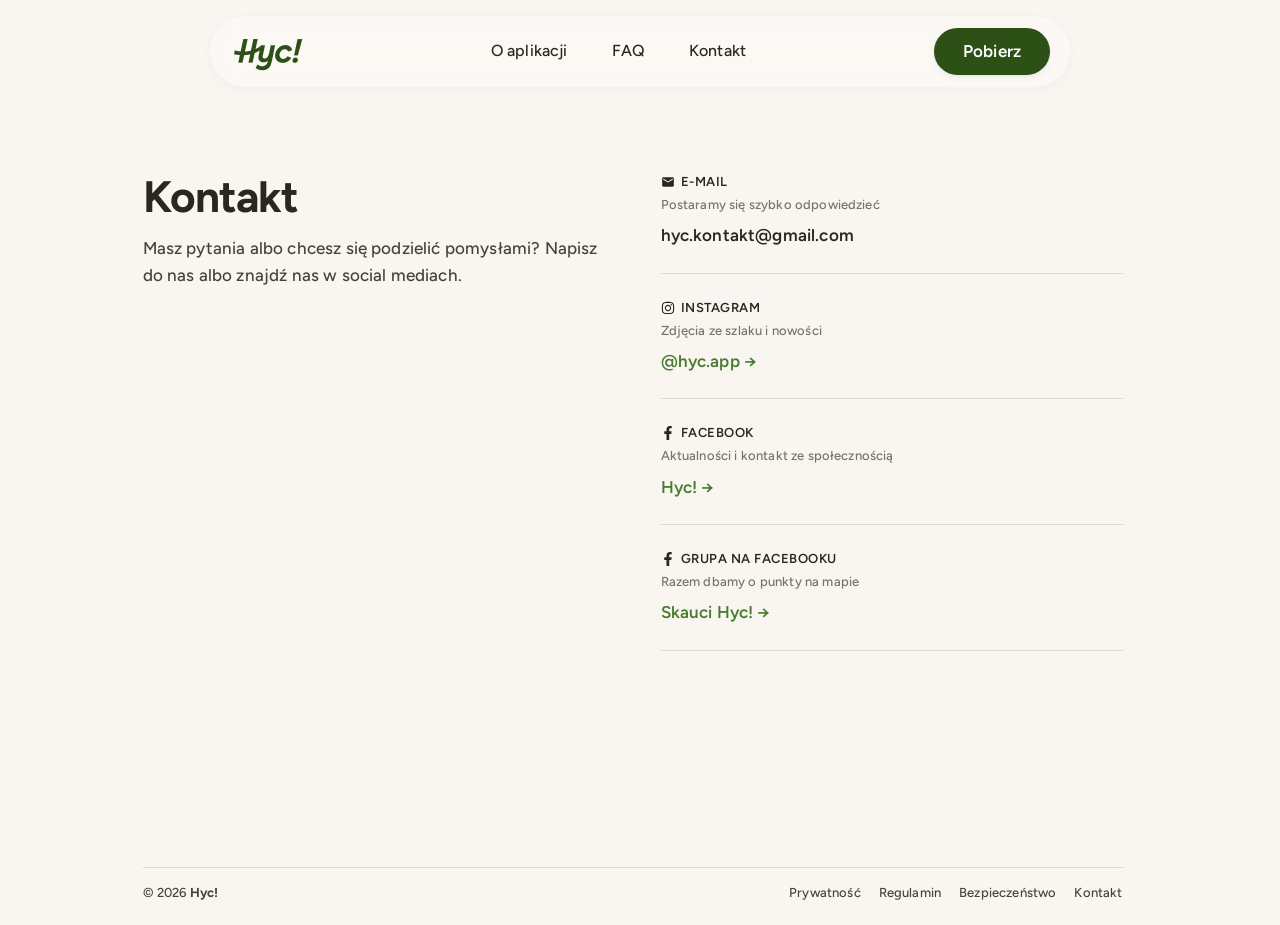
==== kontakt.html @ 468cbb77 "Deploy landing 2026-10-30 15:35" ====
<!DOCTYPE html>
<html lang="pl">
<head>
  <meta charset="utf-8">
  <meta name="viewport" content="width=device-width, initial-scale=1">
  <meta name="tdm-reservation" content="1">
  <title>Kontakt | Hyc!</title>
  <link rel="canonical" href="https://gethyc.com/kontakt.html">
  <meta name="description" content="Napisz do zespołu Hyc! albo dołącz do Skautów Hyc! na Facebooku.">
  <meta property="og:type" content="website">
  <meta property="og:url" content="https://gethyc.com/kontakt.html">
  <meta property="og:site_name" content="Hyc!">
  <meta property="og:title" content="Kontakt | Hyc!">
  <meta property="og:description" content="Napisz do zespołu Hyc! albo dołącz do Skautów Hyc! na Facebooku.">
  <meta property="og:image" content="https://gethyc.com/assets/og-image.jpg?v=20261029">
  <meta property="og:image:width" content="1200">
  <meta property="og:image:height" content="630">
  <meta property="og:locale" content="pl_PL">
  <meta name="twitter:card" content="summary_large_image">
  <meta name="theme-color" content="#F0EBE0">
  <link rel="icon" href="favicon.svg" type="image/svg+xml">
  <link rel="apple-touch-icon" sizes="180x180" href="assets/apple-touch-icon.png">

  <link rel="preload" href="assets/fonts/Figtree-Variable.woff2" as="font" type="font/woff2" crossorigin>
  <link rel="stylesheet" href="styles.css?v=2026103012">
</head>
<body>
  <header class="topbar">
    <div class="topbar-inner">
      <a href="index.html" class="topbar-logo" aria-label="Hyc! - strona główna">
        <img src="assets/logo-69.png?v=2" srcset="assets/logo-69.png?v=2 1x, assets/logo-138.png?v=2 2x, assets/logo-207.png?v=2 3x" alt="Hyc!" width="69" height="32">
      </a>
      <nav class="topbar-nav" aria-label="Główna nawigacja">
        <a href="o-aplikacji.html">O aplikacji</a>
        <a href="index.html#faq">FAQ</a>
        <a href="kontakt.html">Kontakt</a>
      </nav>
      <button type="button" class="topbar-burger" aria-expanded="false" aria-controls="mobile-nav" aria-label="Otwórz menu">
        <svg class="icon-menu" viewBox="0 0 24 24" width="24" height="24" aria-hidden="true"><path fill="currentColor" d="M2.797 18.293V16.018H21.203V18.293ZM2.797 13.138V10.862H21.203V13.138ZM2.797 7.982V5.707H21.203V7.982Z"/></svg>
        <svg class="icon-close" viewBox="0 0 24 24" width="24" height="24" aria-hidden="true"><path fill="currentColor" d="M6.4 19.191L4.809 17.6L10.409 12.0L4.809 6.4L6.4 4.809L12.0 10.409L17.6 4.809L19.191 6.4L13.591 12.0L19.191 17.6L17.6 19.191L12.0 13.591Z"/></svg>
      </button>

      <a class="store-btn store-btn--primary store-btn--nav" href="pobierz.html" data-goatcounter-click="kontakt-menu-pobierz">Pobierz</a>
    </div>
    <div class="nav-backdrop" aria-hidden="true"></div>
    <nav class="topbar-nav-mobile" id="mobile-nav" aria-label="Główna nawigacja (mobile)" hidden>
      <a href="o-aplikacji.html"><span>O aplikacji</span><svg class="nav-arrow" viewBox="0 0 24 24" width="20" height="20" fill="none" stroke="currentColor" stroke-width="2" stroke-linecap="round" stroke-linejoin="round" aria-hidden="true"><path d="M5 12h14"/><path d="m12 5 7 7-7 7"/></svg></a>
      <a href="index.html#faq"><span>FAQ</span><svg class="nav-arrow" viewBox="0 0 24 24" width="20" height="20" fill="none" stroke="currentColor" stroke-width="2" stroke-linecap="round" stroke-linejoin="round" aria-hidden="true"><path d="M5 12h14"/><path d="m12 5 7 7-7 7"/></svg></a>
      <a href="kontakt.html"><span>Kontakt</span><svg class="nav-arrow" viewBox="0 0 24 24" width="20" height="20" fill="none" stroke="currentColor" stroke-width="2" stroke-linecap="round" stroke-linejoin="round" aria-hidden="true"><path d="M5 12h14"/><path d="m12 5 7 7-7 7"/></svg></a>
      <a href="pobierz.html" data-goatcounter-click="kontakt-menu-pobierz"><span>Pobierz</span><svg class="nav-arrow" viewBox="0 0 24 24" width="20" height="20" fill="none" stroke="currentColor" stroke-width="2" stroke-linecap="round" stroke-linejoin="round" aria-hidden="true"><path d="M5 12h14"/><path d="m12 5 7 7-7 7"/></svg></a>
    </nav>
  </header>

  <div class="wrap">
    <main>
      <!-- Dwie kolumny jak w .faq (nagłówek+tekst z lewej, lista z prawej).
           Ikony marek to oryginalne glify (Instagram/Facebook, fill="currentColor")
           + mail w tym samym filled stylu, dopasowanym do brandów. Opis pod
           spodem mniejszy i jednolinijkowy. -->
      <section class="contact-hero">
        <div class="contact-intro">
          <h1>Kontakt</h1>
          <p>Masz pytania albo chcesz się podzielić pomysłami? Napisz do nas albo znajdź nas w&nbsp;social mediach.</p>
        </div>

        <ul class="contact-list">
          <li class="contact-list-item">
            <div class="contact-meta">
              <span class="contact-label"><svg class="contact-icon" viewBox="0 0 24 24" fill="currentColor" aria-hidden="true"><path d="M20 4H4c-1.1 0-1.99.9-1.99 2L2 18c0 1.1.9 2 2 2h16c1.1 0 2-.9 2-2V6c0-1.1-.9-2-2-2zm0 4-8 5-8-5V6l8 5 8-5v2z"/></svg>E-mail</span>
              <p class="contact-desc">Postaramy się szybko odpowiedzieć</p>
            </div>
            <span class="contact-value">hyc.kontakt@gmail.com</span>
          </li>
          <li class="contact-list-item">
            <div class="contact-meta">
              <span class="contact-label"><svg class="contact-icon" viewBox="0 0 448 512" fill="currentColor" aria-hidden="true"><path d="M224.1 141c-63.6 0-114.9 51.3-114.9 114.9s51.3 114.9 114.9 114.9S339 319.5 339 255.9 287.7 141 224.1 141zm0 189.6c-41.1 0-74.7-33.5-74.7-74.7s33.5-74.7 74.7-74.7 74.7 33.5 74.7 74.7-33.6 74.7-74.7 74.7zm146.4-194.3c0 14.9-12 26.8-26.8 26.8-14.9 0-26.8-12-26.8-26.8s12-26.8 26.8-26.8 26.8 12 26.8 26.8zm76.1 27.2c-1.7-35.9-9.9-67.7-36.2-93.9-26.2-26.2-58-34.4-93.9-36.2-37-2.1-147.9-2.1-184.9 0-35.8 1.7-67.6 9.9-93.9 36.1s-34.4 58-36.2 93.9c-2.1 37-2.1 147.9 0 184.9 1.7 35.9 9.9 67.7 36.2 93.9s58 34.4 93.9 36.2c37 2.1 147.9 2.1 184.9 0 35.9-1.7 67.7-9.9 93.9-36.2 26.2-26.2 34.4-58 36.2-93.9 2.1-37 2.1-147.8 0-184.8zM398.8 388c-7.8 19.6-22.9 34.7-42.6 42.6-29.5 11.7-99.5 9-132.1 9s-102.7 2.6-132.1-9c-19.6-7.8-34.7-22.9-42.6-42.6-11.7-29.5-9-99.5-9-132.1s-2.6-102.7 9-132.1c7.8-19.6 22.9-34.7 42.6-42.6 29.5-11.7 99.5-9 132.1-9s102.7-2.6 132.1 9c19.6 7.8 34.7 22.9 42.6 42.6 11.7 29.5 9 99.5 9 132.1s2.7 102.7-9 132.1z"/></svg>Instagram</span>
              <p class="contact-desc">Zdjęcia ze szlaku i nowości</p>
            </div>
            <a href="https://www.instagram.com/hyc.app/" target="_blank" rel="noopener">@hyc.app <span aria-hidden="true">→</span></a>
          </li>
          <li class="contact-list-item">
            <div class="contact-meta">
              <span class="contact-label"><svg class="contact-icon" viewBox="0 0 320 512" fill="currentColor" aria-hidden="true"><path d="M279.14 288l14.22-92.66h-88.91v-60.13c0-25.35 12.42-50.06 52.24-50.06h40.42V6.26S260.43 0 225.36 0c-73.22 0-121.08 44.38-121.08 124.72v70.62H22.89V288h81.39v224h100.17V288z"/></svg>Facebook</span>
              <p class="contact-desc">Aktualności i kontakt ze społecznością</p>
            </div>
            <a href="https://www.facebook.com/profile.php?id=61595795200148" target="_blank" rel="noopener">Hyc! <span aria-hidden="true">→</span></a>
          </li>
          <li class="contact-list-item">
            <div class="contact-meta">
              <span class="contact-label"><svg class="contact-icon" viewBox="0 0 320 512" fill="currentColor" aria-hidden="true"><path d="M279.14 288l14.22-92.66h-88.91v-60.13c0-25.35 12.42-50.06 52.24-50.06h40.42V6.26S260.43 0 225.36 0c-73.22 0-121.08 44.38-121.08 124.72v70.62H22.89V288h81.39v224h100.17V288z"/></svg>Grupa na Facebooku</span>
              <p class="contact-desc">Razem dbamy o&nbsp;punkty na mapie</p>
            </div>
            <a href="https://www.facebook.com/groups/1094210523037520/" target="_blank" rel="noopener" data-goatcounter-click="kontakt-fb-grupa">Skauci Hyc! <span aria-hidden="true">→</span></a>
          </li>
        </ul>
      </section>
    </main>

    <footer id="kontakt">
      <span>© <span id="year">2026</span> <strong>Hyc!</strong></span>
      <span class="spacer"></span>
      <a href="legal/privacy.html">Prywatność</a>
      <a href="legal/eula.html">Regulamin</a>
      <a href="legal/warunki_bezpiecznego_korzystania.html">Bezpieczeństwo</a>
      <a href="kontakt.html">Kontakt</a>
    </footer>
  </div>

  <script src="nav.js?v=20261008" defer></script>
  <script data-goatcounter="https://dinin92.goatcounter.com/count" async src="assets/goatcounter-count.js?v=2"></script>
  <script>
    document.getElementById('year').textContent = new Date().getFullYear();
  </script>
</body>
</html>
---- styles.css ----
/* ============================================================
   Hyc! — landing styles
   Brand tokens mirror lib/shared/theme.dart (single source of truth).
   Minimal, mobile-first, self-hosted fonts (no external requests).
   ============================================================ */

/* ---- Fonts (self-hosted → GDPR-clean, no Google CDN) ---- */
/* Font produktu: Figtree, jeden plik variable (oś wght 300–900) — mirror
   assets/fonts/figtree w apce. */
@font-face {
  font-family: "Figtree";
  src: url("assets/fonts/Figtree-Variable.woff2") format("woff2");
  font-weight: 300 900;
  font-display: swap;
}

/* ---- Design tokens ---- */
:root {
  --green: #4a7c2f;
  --green-dark: #2d5016;
  /* DS `primaryBland` — zgaszona zieleń do glifów ilustracyjnych, które nie
     mają konkurować z CTA (ten sam token co banner "Zostań pionierem" w appce). */
  --green-bland: #759c60;
  --espresso: #2c2620;
  --bark: #4a423a;
  /* Poza skalą DS: `driftwood` (#8A8070) na tle strony daje 3,27:1, poniżej
     progu AA (4,5:1) dla drobnego tekstu. #6B6157 to najjaśniejszy szary tej
     rodziny, który jeszcze przechodzi (5,09:1) — dla podpisów lżejszych niż
     `bark`, ale wciąż czytelnych. */
  --caption: #6b6157;
  --driftwood: #8a8070;
  --cream: #f9f6f2;
  --alabaster: #f0ebe0;
  /* DS `mist` — jeden stopień skali kremowej pod tłem strony. Powierzchnia
     kafli: alabaster jest tłem strony, więc kafel w alabastrze byłby
     niewidoczny, a mist odcina je bez schodzenia w ciemność. */
  --mist: #e8e2d8;
  --parchment: #d8d0c0;
  --orange: #d66000;
  /* Informacyjny błękit — wskazówka „zaloguj się" w kreatorze Androida.
     Zwykły, rozpoznawalny niebieski zamiast przygaszonego teala. */
  --info: #2563eb;

  --radius: 16px;
  --radius-lg: 24px;
  /* Kolumna treści strony. Wartość dobrana tak, żeby h1 hero nie łamał się na
     trzy linie i batony sklepowe trzymały jeden rząd — węższa kolumna kosztuje
     wielkość telefonu w hero, świadomy handel. `max-width` nic nie robi na
     węższych oknach, więc do ~1000px układ jest bez zmian.
     Dotyczy całej strony — kafelki „co robi apka" i stopka też rozciągają się
     do tej samej szerokości, żeby marginesy hero i reszty sekcji się nie
     rozjeżdżały. */
  --maxw: 1020px;
  /* Cienie budowane na brązie marki, nie na neutralnej czerni — czarny cień na
     kremowym tle robi się szary i „brudzi" paletę. */
  --shadow-sm: 0 1px 2px rgba(44, 38, 32, 0.06), 0 2px 8px rgba(44, 38, 32, 0.05);
  --shadow-md: 0 2px 6px rgba(44, 38, 32, 0.07), 0 8px 24px rgba(44, 38, 32, 0.08);
  --shadow-lg: 0 4px 12px rgba(44, 38, 32, 0.08), 0 18px 44px rgba(44, 38, 32, 0.12);

  /* Wbudowane krzywe CSS są za słabe — te mają „pstryk", który sprawia, że ruch
     wygląda na zamierzony, a nie na domyślny. */
  --ease-out: cubic-bezier(0.23, 1, 0.32, 1);
  --ease-in-out: cubic-bezier(0.77, 0, 0.175, 1);
}

* { box-sizing: border-box; }

/* Tekst tylko dla czytnika ekranu (np. nagłówek sekcji kafli: kolejność h1, h2, h3). */
.visually-hidden {
  position: absolute;
  width: 1px;
  height: 1px;
  margin: -1px;
  padding: 0;
  overflow: hidden;
  clip-path: inset(50%);
  white-space: nowrap;
  border: 0;
}

/* Ta sama para deklaracji co niżej na <body> — i musi tu być osobno. Na
   mobile to <html> (documentElement), nie <body>, jest faktycznym
   kontenerem przewijania wiewportu: `overflow-x: clip` na samym <body> nie
   wystarcza, jeśli <html> zostaje na `overflow-x: visible`. Bez tej pary
   strona daje się przesunąć w bok poziomym gestem na całej długości. */
html {
  -webkit-text-size-adjust: 100%;
  overflow-x: hidden;
  overflow-x: clip;
  /* Miejsce na pasek przewijania zawsze zarezerwowane: hamulec hero
     (html.hero-brake, overflow: hidden) nie przesuwa wtedy strony w bok na
     systemach z klasycznym paskiem (Windows). */
  scrollbar-gutter: stable;
}
/* Hamulec hero na czas wjazdu telefonu (main.js): zatrzymuje też
   bezwładność gładzika, której w Chrome nie da się zablokować
   preventDefault, i rozpęd palca na iOS. */
html.hero-brake { overflow: hidden; }
/* Intro na wejściu (main.js): scroll stoi do końca animacji. */
html.intro-lock { overflow: hidden; }

body {
  margin: 0;
  /* Hero jest szerokie na 100vw, a pas z grafiką na mobile szerszy niż okno
     (patrz `.hero-scene`) — bez tego wychodzi poziomy pasek przewijania. `clip` zamiast `hidden`:
     `hidden` robi z <body> kontener przewijania i psułoby `position: sticky`
     u potomków. Poza mobilem reguła jest bezczynna. Bez zapasowego
     `overflow-x: hidden`: na iOS < 16 (bez `clip`) robiło z body kontener
     przewijania i scena hero przestawała się przyklejać; poziomy nadmiar i
     tak ucina <html> (wyżej). */
  overflow-x: clip;
  /* cream, nie alabaster — cieplejsze, jaśniejsze tło. Żadna powierzchnia na
     stronie nie zakłada, że tło jest alabastrem. */
  background: var(--cream);
  color: var(--espresso);
  font-family: "Figtree", -apple-system, BlinkMacSystemFont, "Segoe UI", Roboto, sans-serif;
  /* Figtree renderuje ciężej niż Nunito — cała skala schodzi o stopień wagi
     (DS: body 400–500, nagłówki 600, label 700). */
  font-weight: 500;
  line-height: 1.55;
  letter-spacing: 0.01em;
  -webkit-font-smoothing: antialiased;
  -moz-osx-font-smoothing: grayscale;
  text-rendering: optimizeLegibility;
  font-kerning: normal;
}

/* Zawijanie globalnie: akapity bez jednowyrazowej ostatniej linii, nagłówki
   h2 równo rozłożone (h1 ma balance w swojej regule, h3 pretty — patrz
   .feature-copy h3). */
p { text-wrap: pretty; }
h2 { text-wrap: balance; }

a { color: var(--green-dark); }

/* Widoczny fokus klawiatury wszędzie (a11y). Ograniczone do urządzeń z
   precyzyjnym wskaźnikiem (myszka/trackpad) — WebKit na iOS ma znany bug:
   tap na <button>/<a> też włącza :focus-visible, nie tylko klawiatura, więc
   bez tej bramki zielona ramka zostawała na przycisku po każdym dotknięciu.
   Desktopowa klawiatura nadal działa: `hover:hover` i `pointer:fine` są
   prawdziwe na każdym komputerze, dotyk ich nie spełnia. */
@media (hover: hover) and (pointer: fine) {
  :focus-visible {
    outline: 2px solid var(--green);
    outline-offset: 3px;
    border-radius: 8px;
  }
}

/* ---- Ambientowe tło ----
   Strona ma się mieścić w jednym oknie: logo u góry, stopka przy dolnej
   krawędzi, hero + kafelki wyśrodkowane w tym, co zostaje. Przy niskim oknie
   `min-height` przestaje działać w drugą stronę i strona po prostu się
   przewija — nic się nie przycina. */
.wrap {
  position: relative;
  z-index: 1;
  display: flex;
  flex-direction: column;
  min-height: 100vh;
  max-width: var(--maxw);
  margin: 0 auto;
  padding: 0 20px 22px;
}
.wrap > main {
  flex: 1;
  display: flex;
  flex-direction: column;
  /* flex-start, nie center — center dawał skok pozycji hero w górę dokładnie
     na progu 1024px (jedno- vs dwukolumnowy układ). flex-start ujednolica
     pozycję po obu stronach progu. */
  justify-content: flex-start;
}

/* ---- Topbar ----
   Pływająca pigułka (fixed) z delikatnym szkłem: szkło (62% krycia, kolor #fdf9f5, blur 18px), stała
   (bez zmian po scrollu), żeby hero/treść pod spodem prześwitywały. Sam
   .topbar obejmuje całą szerokość okna i NIE łapie kliknięć
   (pointer-events:none) — klikalna jest tylko pigułka.
   Pasek jest poza przepływem, więc podstrony (bez hero) dostają odstęp
   od góry w `.wrap` (patrz niżej: body:not(.page-home) .wrap). */
.topbar {
  position: fixed;
  top: 0;
  left: 0;
  right: 0;
  z-index: 40;
  padding: 12px 16px 0;
  pointer-events: none;
}
/* Trzy realne dzieci + `space-between` dzielą wolne miejsce na dwie równe
   przerwy niezależnie od szerokości logo/buttonu. Stabilność pozycji nav na
   pobierz.html (bez CTA) zapewnia niewidzialny placeholder o identycznych
   wymiarach co realny button (patrz pobierz.html).
   z-index 210: pigułka zostaje NAD przyciemnieniem (.nav-backdrop, 190) i
   panelem (200), więc hamburger jest klikalny także przy otwartym menu. */
.topbar-inner {
  position: relative;
  z-index: 210;
  pointer-events: auto;
  display: flex;
  align-items: center;
  justify-content: space-between;
  width: 100%;
  max-width: 860px;
  margin: 0 auto;
  padding: 8px 8px 8px 20px;
  border-radius: 999px;
  /* Blur przywrócony (1008): podejrzewany jako koszt scrolla na iOS Safari,
     ale po naprawie realnej przyczyny (natywny scroll-timeline na hero) blur
     okazał się bez wpływu — zdjęty niepotrzebnie. */
  backdrop-filter: blur(12px);
  -webkit-backdrop-filter: blur(12px);
  background: rgba(253, 249, 245, 0.62);
  /* Ledwo widoczny, rozmyty cień: tylko oddziela pigułkę od tła. */
  box-shadow: 0 2px 12px rgba(44, 38, 32, 0.03);
  transition: background-color 220ms ease;
}
/* Przy otwartym menu pigułka jest pełnokryjąca: pod nią leży przyciemnienie,
   które przez szkło zszarzałoby jej tło. */
.topbar:has(.topbar-burger[aria-expanded="true"]) .topbar-inner { background: var(--cream); }
/* Logo jak w makiecie (autolayout): blok z paddingiem 6px od góry i 4px od
   lewej, grafika 65x30 (mniejsza niż 79x36 z makiety, decyzja usera). Padding górny optycznie zbija glif do osi linków. */
.topbar-logo {
  display: flex;
  flex-direction: column;
  justify-content: center;
  align-items: center;
  padding: 6px 0 0 4px;
}
/* Logo jako bitmapa o dokładnym rozmiarze (1x/2x/3x przez srcset), nie
   wektor. Chrome z rasteryzacją GPU rysuje ścieżki SVG z 4x MSAA (zmierzone:
   5 poziomów krycia zamiast ~180 przy rasteryzacji programowej), co przy
   kursywie na ekranach 1x daje schodkowe skosy. Obrazek jest rysowany jako
   tekstura, więc ma wygładzanie wyliczone offline (supersampling 24x, filtr
   pudełkowy) i wygląda tak samo w każdej przeglądarce. Źródło: assets/logo.svg. */
.topbar-logo img {
  display: block;
  width: 69px;
  height: 32px;
}
.topbar-nav {
  display: none;
  align-items: center;
  gap: 44px;
  font-size: 16px;
  font-weight: 500;
}
.topbar-nav a {
  /* Hover przyciemnia (opacity), nie zmienia koloru — tekst jest już espresso. */
  color: var(--espresso);
  text-decoration: none;
  transition: opacity 160ms ease;
}
.topbar-nav a:hover { opacity: 0.7; }

/* Hamburger — bez niego linki nawigacji na wąskim ekranie miały display:none
   i żadnego sposobu ich otworzyć. Przycisk 40px, pełne kółko. Na <768px
   pigułka to wyłącznie logo+hamburger — "Pobierz" nie stoi ściśnięty obok. */
.topbar-burger {
  display: inline-flex;
  align-items: center;
  justify-content: center;
  width: 40px;
  height: 40px;
  padding: 0;
  border-radius: 999px;
  border: none;
  background: none;
  color: var(--espresso);
  cursor: pointer;
  transition: background-color 160ms ease;
}
@media (hover: hover) and (pointer: fine) {
  .topbar-burger:hover { background: rgba(44, 38, 32, 0.06); }
}
.topbar-burger[aria-expanded="true"] { background: rgba(44, 38, 32, 0.06); }
.topbar-burger svg { display: block; }
/* Dwie osobne ikony z DS (fill-path, nie stroke) — przełącznik binarny,
   sterowany aria-expanded. */
.topbar-burger .icon-close { display: none; }
.topbar-burger[aria-expanded="true"] .icon-menu { display: none; }
.topbar-burger[aria-expanded="true"] .icon-close { display: block; }

/* CTA znika z pigułki na mobile — na wąskim ekranie miejsce zajmuje wyłącznie
   logo+hamburger. Pobrać apkę można z hero (baton) albo wprost pod
   /pobierz.html. */
@media (max-width: 767px) {
  .topbar-inner .store-btn--nav { display: none; }
}

/* Panel jako karta pod pigułką, nie bottom sheet: wisi na .topbar (fixed, więc
   jest poprawnym kontekstem dla position:absolute) i zaczyna się tuż pod
   pigułką (top:100% + 8px). Wjeżdża lekkim zsunięciem + fade. Tło pod spodem
   przyciemnione (.nav-backdrop). Sterowanie klasą .is-open w nav.js, nie
   atrybutem hidden — transform potrzebuje elementu cały czas w layoucie. */
.nav-backdrop {
  position: fixed;
  inset: 0;
  background: rgba(31, 26, 20, 0.4);
  opacity: 0;
  pointer-events: none;
  transition: opacity 220ms ease;
  z-index: 190;
}
.nav-backdrop.is-open { opacity: 1; pointer-events: auto; }

/* Bez tego [hidden] nic nie robi — domyślne [hidden]{display:none} (arkusz
   UA) ma tę samą swoistość co .topbar-nav-mobile{display:flex}, a autor
   zawsze wygrywa nad UA niezależnie od kolejności. */
.topbar-nav-mobile[hidden] { display: none; }
.topbar-nav-mobile {
  position: absolute;
  left: 16px;
  right: 16px;
  top: 100%;
  margin-top: 8px;
  z-index: 200;
  pointer-events: auto;
  display: flex;
  flex-direction: column;
  max-height: calc(100dvh - 120px);
  overflow-y: auto;
  background: var(--cream);
  border-radius: 24px;
  box-shadow: 0 16px 32px rgba(31, 26, 20, 0.18);
  padding: 8px 20px;
  opacity: 0;
  transform: translateY(-8px);
  transition: opacity 200ms ease, transform 200ms ease;
}
.topbar-nav-mobile.is-open { opacity: 1; transform: translateY(0); }
/* Bez dividerów między pozycjami linków. Strzałka po prawej. */
.topbar-nav-mobile a {
  display: flex;
  align-items: center;
  justify-content: space-between;
  gap: 16px;
  min-height: 56px;
  padding: 4px 4px;
  font-size: 18px;
  font-weight: 500;
  color: var(--espresso);
  text-decoration: none;
}
.topbar-nav-mobile a .nav-arrow { flex-shrink: 0; color: #000; }

/* Przycisk w pigułce: delikatnie mniejszy padding niż „Dołącz do Skautów"
   (14px / 28px zamiast 16px / 32px), reszta stylu wspólna. Selektor z
   .topbar-inner wygrywa swoistością z bazowym .store-btn--nav niżej w pliku. */
.topbar-inner .store-btn--nav { padding: 14px 28px; }

@media (min-width: 768px) {
  .topbar { padding-top: 16px; }
  .topbar-inner { padding: 12px 20px; }
  .topbar-nav { display: flex; }
  .topbar-burger { display: none; }
  .topbar-nav-mobile,
  .nav-backdrop { display: none !important; }
  .topbar-inner .store-btn--nav { display: inline-flex; }
}
/* .store-btn--nav / .store-btn--primary są zdefiniowane w sekcji "Store
   buttons" niżej, po bazowym .store-btn — musi tak zostać: source order
   decyduje, a min-width:0 tutaj przegrałoby z min-width:208px z bazy przy
   tej samej specyficzności, gdyby baza była niżej w pliku. */

/* Podstrony bez hero: pigułka jest poza przepływem, więc treść dostaje
   odstęp od góry równy dawnemu paskowi (88px mobile / 92px desktop) — rytm
   marginesów sekcji pod spodem zostaje taki jak był. Strona główna zaczyna
   się od hero przy samej krawędzi okna. */
body:not(.page-home) .wrap { padding-top: 88px; }
@media (min-width: 768px) {
  body:not(.page-home) .wrap { padding-top: 92px; }
}

/* ---- Hero ----
   Scena przypięta na czas pierwszego scrolla. Struktura:
     .hero (wysoki tor scrolla) > .hero-stage (sticky, 100svh)
       > .hero-bg (tło + piny, blednie) + .hero-copy (tekst) + .hero-phone
   Klasa .is-scrub (main.js) włącza tor i sticky, .is-pinned (pierwszy ruch
   scrollem w dół) uruchamia przejście czasowe: tekst, piny i tło gasną,
   telefon wjeżdża na środek. Bez JS, przy „ogranicz ruch" i na bardzo niskich
   oknach (<560px) zostaje statyczny układ: ekran z tłem i tekstem, telefon
   pod nim (nachodzi na dolną krawędź tła jak w makiecie).
   --u = „1 px makiety Figmy" (ramka 1670px): kompozycja 16:9 ma zawsze
   szerokość okna (cały kadr z wszystkimi pinami), więc piny stoją nad swoimi
   domkami. W oknie szerszym niż 16:9 kadr jest wyższy od ekranu i przycinany
   symetrycznie góra/dół; w węższym stoi przy dolnej krawędzi, a nad nim
   zostaje kremowe niebo. */
.hero {
  --vh: max(100svh, 620px);
  --u: calc(100vw / 1670);
  /* Gdzie zaczyna się górna krawędź telefonu (ułamek wysokości sceny od góry):
     na wąskim ekranie telefon wystaje wyżej (więcej widać od dołu), na
     desktopie ledwie wyziera (patrz blok desktopowy niżej). */
  --peek: 0.82;
  /* Telefon: wysokość z okna (sufit 800px), szerokość z proporcji wideo
     (assets/hero/phone.webm: 824x1672 = 0,4928). */
  --ph: min(calc(var(--vh) * 0.74), 800px);
  --pw: calc(var(--ph) * 0.4928);
  /* Przytrzymanie: ile scrolla scena stoi przypięta po wjeździe telefonu.
     Krótko, bo w tym czasie strona się nie przesuwa; cały ekran (1029)
     wyglądał jak zablokowany scroll. Zatrzymanie na telefonie robi hamulec
     w main.js (pochłania rozpęd gestu na czas wjazdu), nie scroll snap. */
  --hero-hold: calc(var(--vh) * 0.3);
  position: relative;
  /* Wyjście poza kolumnę .wrap do pełnej szerokości okna. */
  width: 100vw;
  margin-left: calc(50% - 50vw);
}
.hero.is-scrub {
  height: calc(var(--vh) + var(--hero-hold));
  /* Koniec wjazdu telefonu: wyśrodkowany po powiększeniu, ale nie wyżej niż
     pod pigułką. Na .hero, bo czyta to też .hero-qr. */
  --t1: max(92px, calc((var(--vh) - var(--ph) * 1.12) / 2));
}
/* Dotyk: zanim hamulec złapie, szybkie machnięcie przejeżdża 300-430 px
   (symulator iOS 27), więc przytrzymanie dłuższe niż przy kółku, żeby
   strona stanęła jeszcze na przypiętym telefonie. */
@media (pointer: coarse) {
  .hero { --hero-hold: calc(var(--vh) * 0.6); }
}
/* `will-change`: warstwy kompozytora przed startem przejścia, żeby Safari
   na iOS nie malował ich od zera w jego trakcie. Tylko w trybie scrub — w
   statycznym układzie warstwa kosztowałaby pamięć bez żadnego zysku. */
.hero.is-scrub .hero-bg,
.hero.is-scrub .hero-pins,
.hero.is-scrub .hero-copy { will-change: opacity, transform; }
.hero-stage {
  position: relative;
  /* flow-root: margines telefonu (statyczny układ) nie ma prawa wyciec przez
     scenę i zepchnąć w dół całego hero. */
  display: flow-root;
  min-height: var(--vh);
  padding-bottom: 72px;
}
.hero.is-scrub .hero-stage {
  position: sticky;
  top: 0;
  height: var(--vh);
  min-height: 0;
  padding-bottom: 0;
  overflow: clip;
}
/* Po wjeździe telefon mieści się w scenie, więc przycinanie nie jest już
   potrzebne, a ucinało cień pod telefonem twardą krawędzią, gdy scena
   odjeżdża. */
.hero.is-scrub.is-pinned .hero-stage { overflow: visible; }

/* Tło: kompozycja. Po przypięciu blednie. */
.hero-bg {
  position: absolute;
  top: 0;
  left: 0;
  right: 0;
  height: var(--vh);
  overflow: hidden;
  /* Bez własnego koloru pod grafiką: PNG z makiety jest półprzezroczysty
     (alfa 70-94%) i ma prześwitywać na kremowym tle strony. */
}
/* Mobile/portret: pas z grafiką przy dolnej krawędzi (szerszy niż okno,
   kadr środkowy); nad nim zostaje kremowe tło strony. Wygaszenie górnej
   krawędzi maską, żeby nie było szwu. */
.hero-scene {
  position: absolute;
  left: 50%;
  bottom: calc(var(--vh) * (1 - var(--peek)) - 24px);
  width: 208vw;
  aspect-ratio: 2560 / 1440;
  transform: translateX(-50%);
}
.hero-img {
  position: absolute;
  inset: 0;
  width: 100%;
  height: 100%;
  display: block;
  -webkit-mask-image: linear-gradient(to bottom, transparent 0, #000 14%, #000 86%, transparent 100%);
  mask-image: linear-gradient(to bottom, transparent 0, #000 14%, #000 86%, transparent 100%);
}
/* Telefon (≤767px): pejzaż bardziej przybliżony, sięga do samego dołu ekranu. */
@media (max-width: 767px) {
  .hero-scene {
    bottom: 0;
    width: 280vw;
  }
  .hero-img {
    -webkit-mask-image: linear-gradient(to bottom, transparent 0, #000 14%);
    mask-image: linear-gradient(to bottom, transparent 0, #000 14%);
  }
}
.hero-pins {
  --pin-k: 0.88;
  position: absolute;
  inset: 0;
}
/* Pin wpada od czubka (skala + lekkie „odbicie") i stoi nieruchomo. Ciągłe
   unoszenie zdjęte: ułamkowe przesunięcia w pikselach rozmywały bitmapy
   pinów (próbkowanie dwuliniowe w ruchu). */
.pin {
  position: absolute;
  /* Piny w wąskim kadrze (mobile) są powiększane wokół czubka — `scale`
     jako osobna właściwość składa się z animacjami na `transform`. */
  scale: calc(var(--pin-k, 1) * var(--pin-m, 0.85) * 1.15);
  left: var(--x);
  top: var(--y);
  width: var(--w);
  transform-origin: 50% 100%;
}
.pin img {
  display: block;
  width: 100%;
  height: auto;
}
/* Woda zostaje w poprzednim rozmiarze, reszta pinów jest o 15% mniejsza. */
.pin--woda { --pin-m: 1; }
/* „Pop" z czubka pinezki: rośnie od zera, przestrzeliwuje do 1,4x, lekko
   zapada się poniżej 1 i siada na swoim rozmiarze. */
@keyframes pin-drop {
  0% { opacity: 0; transform: translateY(6px) scale(0); }
  40% { opacity: 1; transform: translateY(-4px) scale(1.4); }
  68% { transform: translateY(1px) scale(0.9); }
  100% { opacity: 1; transform: none; }
}

/* Tekst: po przypięciu odjeżdża w górę i gaśnie. */
.hero-copy {
  position: absolute;
  left: 0;
  right: 0;
  /* Tekst wyśrodkowany w górnej połowie obszaru nad telefonem (do 25% vh).
     min(): nie pozwala tekstu nachodzić na telefon (zapas 360px na blok). */
  top: max(128px, min(calc(var(--vh) * 0.25), calc(var(--vh) * var(--peek) - 360px)));
  z-index: 2;
  display: flex;
  flex-direction: column;
  align-items: center;
  padding: 0 20px;
  text-align: center;
}
.hero-br { display: none; }
.stores { justify-content: center; }

/* Telefon: wideo z Rotato (ramka + ekran, przezroczyste tło) z posterem.
   Statycznie: pod tekstem, zaczyna się na 85,5% wysokości ekranu (nachodzi na
   dół tła). W trybie scrub: po przypięciu wjeżdża z dołu na środek i rośnie
   o 12%. */
.hero-phone {
  position: relative;
  z-index: 3;
  width: var(--pw);
  height: var(--ph);
  margin: calc(var(--vh) * var(--peek)) auto 0;
}
/* Cień pod telefonem to osobna warstwa za wideo, nie `filter: drop-shadow` na
   <video>: rozmycie liczone raz, a nie co klatkę nagrania. Kształt = obrys
   telefonu, dwie warstwy jak w iOS (ciasny kontakt + szeroka, miękka poświata
   z przesunięciem w dół). Inset chowa krawędź warstwy pod nieprzezroczystym
   obrysem telefonu: box-shadow nie maluje się wewnątrz własnej ramki, więc
   bez niego między ramką a krawędzią telefonu został jasny pasek tła.
   Po przypięciu scena nie przycina (overflow: visible), więc cień może
   sięgać dalej niż odstęp pod telefonem. */
.hero-phone::before {
  content: "";
  position: absolute;
  inset: 1% 2%;
  z-index: -1;
  border-radius: calc(var(--pw) * 0.18);
  box-shadow:
    0 calc(var(--pw) * 0.015) calc(var(--pw) * 0.04) rgba(44, 38, 32, 0.3),
    0 calc(var(--pw) * 0.05) calc(var(--pw) * 0.12) rgba(44, 38, 32, 0.3),
    0 calc(var(--pw) * 0.12) calc(var(--pw) * 0.28) rgba(44, 38, 32, 0.2);
}
.phone-video {
  display: block;
  width: 100%;
  height: 100%;
  object-fit: contain;
}
.hero.is-scrub .hero-phone {
  --t0: calc(var(--vh) * var(--peek));
  position: absolute;
  top: 0;
  left: 50%;
  margin: 0 0 0 calc(var(--pw) / -2);
  transform-origin: 50% 0;
  transform: translateY(var(--t0));
  will-change: transform;
}

/* Wjazd po przypięciu: przejście czasowe (transform/opacity, wątek
   kompozytora), nie animacja sterowana pozycją scrolla. Scroll zostaje
   zwykłym scrollem przeglądarki, a scena porusza się płynnie niezależnie od
   tego, czy user kręci kółkiem, gładzikiem czy palcem. Czas telefonu musi
   się zgadzać z PHONE_MS w main.js (start wideo po dojeździe). Te same
   przejścia działają w drugą stronę po powrocie na samą górę. */
.hero.is-scrub .hero-bg { transition: opacity 600ms ease; }
.hero.is-scrub .hero-pins { transition: opacity 260ms ease-out, transform 500ms cubic-bezier(0.22, 0.61, 0.36, 1); }
.hero.is-scrub .hero-copy { transition: opacity 320ms ease-out, transform 560ms cubic-bezier(0.22, 0.61, 0.36, 1), visibility 0s; }
.hero.is-scrub .hero-phone { transition: transform 850ms cubic-bezier(0.22, 0.61, 0.36, 1); }
.hero.is-pinned .hero-bg { opacity: 0; }
.hero.is-pinned .hero-pins { opacity: 0; transform: translateY(-40px); }
/* visibility po zgaśnięciu: niewidoczne przyciski sklepów nie łapią fokusu
   z klawiatury ani kliknięć. */
.hero.is-pinned .hero-copy {
  opacity: 0;
  transform: translateY(-70px);
  visibility: hidden;
  transition-delay: 0s, 0s, 320ms;
}
.hero.is-scrub.is-pinned .hero-phone { transform: translateY(var(--t1)) scale(1.12); }

/* QR do sklepów: kafel z podkładem jak pod grafikami bulletów
   (.feature-media). Tylko desktop z myszą (pointer: fine), bo własnego
   ekranu nikt nie zeskanuje; na telefonie i tablecie zostaje display: none,
   więc obrazek z loading="lazy" się nawet nie pobiera. Na stronie Pobierz
   kafel stoi pod batonami w każdym oknie z myszą. W hero stoi obok telefonu,
   na wysokości jego środka, tylko w układzie desktopowym hero: w trybie
   scrub wchodzi po dojeździe, pozycja liczy powiększenie 1,12. */
.qr-card {
  display: none;
  flex-direction: column;
  align-items: center;
  gap: 4px;
  padding: 20px 12px 12px;
  background: #F6F2E9;
  border-radius: 20px;
  box-shadow: var(--shadow-sm);
}
.qr-card p {
  margin: 0;
  font-size: 15px;
  font-weight: 600;
  color: var(--espresso);
}
.qr-card img { display: block; }
@media (pointer: fine) {
  .pobierz-hero .qr-card:not([hidden]) {
    display: flex;
    width: fit-content;
    margin: 40px auto 0;
  }
}
@media (min-aspect-ratio: 13/10) and (min-width: 900px) and (pointer: fine) {
  .hero-qr:not([hidden]) {
    display: flex;
    position: absolute;
    z-index: 3;
    left: calc(50% + var(--pw) / 2 + 56px);
    top: calc(var(--vh) * var(--peek) + var(--ph) / 2);
    transform: translateY(-50%);
  }
  .hero.is-scrub .hero-qr:not([hidden]) {
    left: calc(50% + var(--pw) * 0.56 + 56px);
    top: calc(var(--t1) + var(--ph) * 0.56);
    opacity: 0;
    visibility: hidden;
  }
  /* Przejście tylko na wejściu: na stanie bazowym kafel migałby przy starcie
     strony, gdy .is-scrub zastaje go już widocznego. */
  .hero.is-scrub.is-pinned .hero-qr:not([hidden]) {
    opacity: 1;
    visibility: visible;
    transition: opacity 400ms ease-out 700ms, visibility 0s 700ms;
  }
}

/* Układ desktopowy: okno szersze niż 1,3:1 i min. 900px. Kompozycja 16:9
   skalowana jak `cover` i wyśrodkowana, tekst przypięty do jej współrzędnych
   (247/1670 od góry kompozycji), więc nie wchodzi na góry także w niskich
   oknach. */
@media (min-aspect-ratio: 13/10) and (min-width: 900px) {
  .hero { --peek: 0.855; }
  .hero-scene {
    left: 50%;
    /* Kadr niższy od ekranu: przy dolnej krawędzi (0). Wyższy: wyśrodkowany,
       czyli przycięty symetrycznie (ujemny bottom = połowa nadwyżki). */
    bottom: min(0px, calc((var(--vh) - 942 * var(--u)) / 2));
    width: calc(1670 * var(--u));
    height: calc(942 * var(--u));
    aspect-ratio: auto;
    transform: translateX(-50%);
  }
  .hero-img {
    -webkit-mask-image: linear-gradient(to bottom, transparent 0, #000 14%);
    mask-image: linear-gradient(to bottom, transparent 0, #000 14%);
  }
  .hero-pins { --pin-k: 0.8; }
  /* max(): w niskich oknach tekst nie wchodzi pod pigułkę nawigacji. */
  .hero-copy { top: max(128px, calc((var(--vh) - 942 * var(--u)) / 2 + 247 * var(--u) + 28px)); }
  .hero-br { display: inline; }
}

/* ---- Rytm pionowy kolumny hero ----
   Dwie grupy: [nagłówek] -> [opis] -> [batony]. Odstęp hero-tags->batony
   zostaje najszerszy (32px) — przejście do akcji. */
h1 {
  font-weight: 700;
  /* Stałe px per breakpoint, nie fluid clamp(…vw…) — na mobile clamp czytał
     vw z pełnej szerokości ekranu i przy niektórych szerokościach (telefon
     w poziomie, wąski tablet) wychodził większy niż desktop. Rosnące stałe
     wartości per breakpoint eliminują to. Baza = mobile. */
  font-size: 44px;
  line-height: 1.1;
  color: var(--espresso);
  margin: 0 0 24px;
  /* Pasmo dla dużego display-type to -0.01 do -0.02em. */
  letter-spacing: -0.02em;
  text-wrap: balance;
}
/* Wąskie telefony (≤400px) — 44px nie mieści frazy "czego potrzebujesz"
   w jednej linii nawet z text-wrap:balance. Sztywne <br> w markupie kiedyś
   wymuszały gorszy podział niż balance by wybrał — usunięte z HTML; to tylko
   dogrywa rozmiar tam, gdzie balance i tak nie ma z czego wybrać dobry
   podział przy 44px. 36px daje trzy równe linie bez sierot. */
@media (max-width: 400px) {
  h1 { font-size: 36px; }
}
/* Akcent na wordmarku. */
.accent { color: var(--green-dark); }

/* Hero h1: mobile skaluje się z szerokością okna; w układzie desktopowym
   rozmiar liczy się z kompozycji (76px makiety, sufit 70px na największych ekranach), dwie linie
   łamane <br class="hero-br">. Interlinia 1.15: system designu schodzi z
   współczynnikiem wraz z rozmiarem. */
.hero h1 {
  font-size: clamp(32px, 9.6vw, 52px);
  line-height: 1.15;
  margin: 0 auto 20px;
  /* Mobile: większe marginesy boczne (8vw z każdej strony), więc nagłówek
     łamie się na trzy linie. */
  width: 84vw;
}
.hero-tags {
  margin: 0 auto 32px;
  font-size: 17px;
  line-height: 1.5;
  color: var(--bark);
  max-width: 46ch;
}
/* Podtytuł hero: ten sam krój co opisy bulletów (.feature-copy p): 17px,
   interlinia 1,5, kolor --bark, na każdej szerokości. Większy odstęp pod nim
   do przycisków sklepów. */
.hero .hero-tags {
  margin-bottom: 26px;
  font-size: 17px;
  color: var(--bark);
  max-width: 40ch;
}
@media (min-aspect-ratio: 13/10) and (min-width: 900px) {
  .hero h1 {
    width: auto;
    font-size: min(calc(72 * var(--u)), 66px);
    margin-bottom: calc(21 * var(--u));
  }
  .hero .hero-tags {
    font-size: 17px;
    line-height: 1.5;
    /* Szeroki na tyle, żeby podtytuł zmieścił się w dwóch liniach. */
    max-width: 40em;
    text-wrap: balance;
    margin-bottom: calc(51 * var(--u));
  }
}

/* ---- Store buttons ---- */
.stores {
  display: flex;
  flex-wrap: wrap;
  gap: 12px;
}
/* Anatomia odwzorowuje układ przycisków sklepowych: cienka ramka, ikona po
   lewej, dwie linie tekstu (mała wersalikowa nad nazwą), proporcja ok. 3:1
   i małe zaokrąglenie. Kolory i typografia są nasze — nie kopiujemy artworku
   Google ani Apple, tylko konwencję formy.
   Dwa warianty, bo każda platforma ma inną barwę bazową: Apple rozdaje badge
   czarny, a kolorowe „G" Google żyje natywnie na białym tle z szarą ramką —
   czerń pod nim to obce zestawienie. */
/* Baton „pobierz" nie ma konkurować z nagłówkiem o pierwszeństwo w hierarchii
   — kadr jest mniejszy niż w kreatorze, ale tekst skalowany ostrożniej niż
   kadr: przy zbyt małym stopniu wersalik podpisu platformy staje się
   nieczytelny. Wagę odbieramy rozmiarem pola i ikony, nie czytelnością. */
/* Baza = duży format (208px+, jak w kreatorze), mały wariant (--compact,
   tylko ekran główny) to wyjątek — dużych instancji jest więcej i to one
   niosą realną akcję „otwórz Sklep Play"; hero to podgląd/skrót. */
.store-btn {
  display: inline-flex;
  align-items: center;
  gap: 12px;
  min-width: 208px;
  padding: 10px 18px;
  border-radius: 12px;
  border: 1px solid transparent;
  text-decoration: none;
  box-shadow: var(--shadow-sm);
  /* Wyliczone właściwości, nigdy `all` — inaczej przeglądarka animuje też to,
     czego nie chcemy (np. filtr na logo Google przy zmianie stanu). */
  transition:
    transform 160ms var(--ease-out),
    box-shadow 200ms var(--ease-out),
    background 200ms ease,
    border-color 200ms ease;
}
/* Hover tylko tam, gdzie istnieje kursor — na dotyku „hover" odpala się przy
   tapnięciu i przycisk zostaje uniesiony po oderwaniu palca. */
@media (hover: hover) and (pointer: fine) {
  .store-btn:hover { transform: translateY(-1px); box-shadow: var(--shadow-md); }
}
/* Wciśnięcie musi być natychmiast widoczne — bez tego przycisk sprawia
   wrażenie, jakby nie zarejestrował kliknięcia. */
.store-btn:active { transform: scale(0.975); transition-duration: 100ms; }
.store-btn img { width: 26px; height: 26px; flex: 0 0 auto; }
.store-btn .label { display: flex; flex-direction: column; line-height: 1.2; text-align: left; }
/* Podpis platformy (małe litery, nie wersaliki) ma być drugorzędny wobec
   nazwy pod nim. Przy małym stopniu wielkie litery z dodatkowym światłem
   czytają się jak font wąski — wszystkie znaki mają tę samą wysokość, więc
   słowo traci sylwetkę. Zwykła wielkość liter daje wyraźne wydłużenia górne
   i dolne: czytelna mimo mniejszego stopnia, i optycznie drobniejsza niż
   wersaliki, bo pracuje na wysokości x. To też wzorzec oryginalnego batona
   Apple („Download on the"). */
.store-btn .label small {
  font-size: 11px;
  font-weight: 600;
  letter-spacing: 0;
  opacity: 0.7;
}
.store-btn .label strong { font-size: 18px; font-weight: 600; }

/* Kompaktowy wariant — WYŁĄCZNIE dwa batony na ekranie głównym, żeby nie
   konkurowały wagą z nagłówkiem. Kreator instalacji zostaje w pełnym
   rozmiarze: to tam user faktycznie klika, więc baton ma być oczywisty. */
.store-btn--compact {
  gap: 11px;
  min-width: 186px;
  padding: 9px 16px;
  border-radius: 11px;
}
.store-btn--compact img { width: 24px; height: 24px; }
.store-btn--compact .label small { font-size: 11px; }
.store-btn--compact .label strong { font-size: 17px; }
/* Wąskie telefony (≤400px) — dwa batony min-width:186px (+gap 12) = 384px
   nie mieszczą się w dostępnych ~335px, batony spadały do dwóch rzędów.
   Zmniejszone tak, by oba zmieściły się obok siebie: 2×150 + 12 gap = 312px
   < 335px. */
@media (max-width: 400px) {
  .store-btn--compact {
    gap: 8px;
    min-width: 0;
    flex: 1 1 0;
    padding: 8px 12px;
  }
  .store-btn--compact img { width: 20px; height: 20px; }
  .store-btn--compact .label small { font-size: 10px; }
  .store-btn--compact .label strong { font-size: 15px; }
}
/* Gdy main.js chowa drugi baton (wykrycie iOS/Android), zostaje jeden —
   ciasnota ≤400px wyżej była tylko po to, żeby DWA batony zmieściły się
   obok siebie. Jeden nie musi być ucięty do tej samej miary — ale wraca
   do zwykłej skali .store-btn (base, niżej w pliku), nie większy niż to. */
.stores--single { justify-content: center; }
.stores--single .store-btn--compact {
  min-width: 0;
  flex: 0 1 auto;
  gap: 12px;
  padding: 10px 18px;
  border-radius: 12px;
}
.stores--single .store-btn--compact img { width: 26px; height: 26px; }
.stores--single .store-btn--compact .label small { font-size: 11px; }
.stores--single .store-btn--compact .label strong { font-size: 18px; }

/* Wariant ciemny — Apple. */
.store-btn--dark {
  background: #14120f;
  border-color: rgba(249, 246, 242, 0.28);
  color: var(--cream);
}
.store-btn--dark:hover { background: #211d18; border-color: rgba(249, 246, 242, 0.45); }
.store-btn--dark img { filter: brightness(0) invert(1); }
/* Wyjątek dla Google: to jedyne logo tutaj złożone z czterech kolorów, więc
   wybielanie kasuje jego rozpoznawalność. Apple i tak jest jednobarwne —
   wybielenie mu nie szkodzi, dlatego zostaje na regule ogólnej. */
.store-btn--dark img[src*="google"] { filter: none; }

/* .is-primary (main.js) ma już efekt bez stylu: przesuwa właściwy przycisk
   na górę (order:-1 inline). Obwódka + cień tu usunięte świadomie — na
   telefonie renderowały się jak porzucony focus ring bez tekstu tłumaczącego,
   że to „Twoja platforma". Klasa zostaje w JS na wypadek przyszłego,
   czytelniejszego oznaczenia (badge). */

/* Stan „jeszcze niedostępne" — wspólny dla obu wariantów. */
.store-btn.is-disabled {
  background: var(--parchment);
  border-color: transparent;
  color: var(--driftwood);
  pointer-events: none;
  box-shadow: none;
}
.store-btn.is-disabled img { filter: none; opacity: 0.4; }

/* Wariant primary — zielony, DS `primary`. */
.store-btn--primary {
  background: var(--green-dark);
  border-color: transparent;
  /* Biały, nie --cream — na ciemnej zieleni kremowy odcień czytał się jako
     "nie do końca biały". --cream ma sens przy ciepłym tle strony; tu tła
     nie ma, więc czysty biały daje mocniejszy kontrast. */
  color: #ffffff;
}
.store-btn--primary:hover { background: #234010; }

/* Wariant jednolinijkowy — wyłącznie topbar (i "Pobierz Hyc!" jako link
   gdziekolwiek indziej, nie sklepowy baton). Bazowy .store-btn (dwie linie,
   min-width 208px) jest za ciężki obok logo i linków na pasku ~56px —
   ten wariant trzyma jedną linię tekstu bez wymuszonej szerokości.
   Musi stać PO bazowym .store-btn (source order) — inaczej min-width:0
   przegrywa z min-width:208px z bazy. */
.store-btn--nav {
  min-width: 0;
  /* Te same wymiary co przycisk „Dołącz do Skautów" (jedna definicja dla obu):
     wysokość z paddingu 16px + line-height:1, boki 32px. */
  height: auto;
  padding: 16px 32px;
  border-radius: 999px;
  /* 17px / 600 jak nazwa sklepu na batonach (.store-btn--compact .label
     strong), żeby kroje na przyciskach były spójne. */
  font-size: 17px;
  /* line-height:1 naprawia pionowe centrowanie tekstu. */
  line-height: 1;
  font-weight: 600;
}

/* ---- Kreator instalacji na Androida ----
   Ekran główny ma zwykły baton „Google Play"; dwa kroki (grupa → dostęp) żyją
   tylko tutaj. Natywny <dialog> daje focus trap, Escape i backdrop za darmo
   — patrz komentarz w index.html.
   Szerokość wg wytycznych czytelności: ~560 px na desktopie, ale nigdy więcej
   niż 92vw, i max-height 90vh ze scrollem — inaczej na telefonie ucieka
   przycisk zamykania poza ekran. */
.flow-modal {
  width: min(560px, 92vw);
  max-height: 90vh;
  overflow-y: auto;
  padding: 30px 32px 24px;
  border: 0;
  border-radius: var(--radius-lg);
  background: var(--cream);
  color: var(--espresso);
  box-shadow: 0 12px 48px rgba(12, 12, 13, 0.24);
}
.flow-modal::backdrop { background: rgba(44, 38, 32, 0.55); }

/* Wejście okna. Modal NIE jest zakotwiczony w konkretnym przycisku, więc skaluje
   się od środka (inaczej niż popover, który powinien wyrastać z triggera).
   Start od 0.96, nigdy od 0 — nic w realnym świecie nie pojawia się z niczego,
   a skok z zera czyta się jak błąd renderowania. */
@media (prefers-reduced-motion: no-preference) {
  .flow-modal[open] { animation: modal-in 220ms var(--ease-out); }
  .flow-modal[open]::backdrop { animation: fade-in 220ms var(--ease-out); }
}
@keyframes modal-in {
  from { opacity: 0; transform: scale(0.96); }
}
/* Tło nie przewija się pod otwartym modalem. Samo overflow:hidden NIE
   WYSTARCZA na Safari iOS — wieloletni, udokumentowany limit WebKita:
   dokument i tak przewija się (rubber-band) pod spodem otwartego <dialog>.
   Właściwa technika — zamrożenie <body> na position:fixed w zapamiętanym
   miejscu przewinięcia — używana przez każdą poważną bibliotekę modali
   (react-remove-scroll, body-scroll-lock). `top` ustawia JS (main.js:
   lockScroll/unlockScroll), bo zależy od pozycji przewinięcia w momencie
   otwarcia. */
body.has-modal {
  position: fixed;
  top: 0;
  left: 0;
  width: 100%;
  overflow: hidden;
}

/* ---- Stepper (klikalny) ----
   Hierarchia wizualna: BIEŻĄCY jest najmocniejszy (wypełniony, ciemny, z ringiem
   i większą etykietą), UKOŃCZONY stonowany (jasne tło, ptaszek — potwierdza, ale
   nie krzyczy), PRZYSZŁY wygaszony. Wcześniej ukończony miał mocniejsze
   wypełnienie niż bieżący, więc oko szło w złe miejsce.
   Stan niesie kształt, znak i waga fontu, nie sam kolor. */
.stepper { margin: 0 0 24px; }
.stepper ol {
  display: flex;
  align-items: center;
  gap: 4px;
  margin: 0;
  padding: 0;
  list-style: none;
}
.stepper li { display: flex; align-items: center; flex: 1; }
/* Linia łącząca: zielona za krokami już przebytymi, szara przed. */
.stepper li:not(:last-child)::after {
  content: "";
  flex: 1;
  height: 2px;
  min-width: 12px;
  margin: 0 5px;
  border-radius: 2px;
  background: var(--parchment);
  transition: background 0.25s ease;
}
.stepper li.is-passed::after { background: var(--green); }

.stepper-btn {
  display: inline-flex;
  align-items: center;
  gap: 7px;
  padding: 4px 8px 4px 4px;
  border: 0;
  border-radius: 999px;
  background: none;
  color: var(--driftwood);
  font-family: inherit;
  font-size: 12px;
  font-weight: 600;
  cursor: pointer;
  white-space: nowrap;
  transition: color 0.2s ease, background 0.2s ease;
}
.stepper-num {
  display: inline-flex;
  align-items: center;
  justify-content: center;
  width: 24px; height: 24px;
  border-radius: 50%;
  border: 2px solid var(--parchment);
  background: var(--cream);
  font-size: 12px;
  font-weight: 700;
  line-height: 1;
  /* Wyliczone właściwości zamiast `all`: przy `all` przeglądarka animuje też
     `content` ptaszka i szerokość, przez co numer kroku „mrugał" przy zmianie
     stanu zamiast płynnie zmienić kolor. */
  transition:
    background-color 200ms ease,
    border-color 200ms ease,
    color 200ms ease,
    box-shadow 200ms ease;
}

/* UKOŃCZONY — potwierdzenie, nie wołanie o uwagę: jasne tło, zielony ptaszek. */
.stepper-btn.is-done { color: var(--bark); }
.stepper-btn.is-done .stepper-num {
  /* Bez obwódki — sam ptaszek wystarcza, a ring zostaje wyróżnikiem
     WYŁĄCZNIE kroku bieżącego. */
  border-color: transparent;
  background: rgba(74, 124, 47, 0.14);
  color: var(--green-dark);
  font-size: 0;
}
.stepper-btn.is-done .stepper-num::before { content: "✓"; font-size: 13px; font-weight: 700; }
.stepper-btn.is-done:hover { background: rgba(74, 124, 47, 0.08); color: var(--green-dark); }

/* BIEŻĄCY — najmocniejszy punkt w całym stepperze. */
.stepper-btn.is-current {
  color: var(--green-dark);
  font-weight: 700;
  font-size: 12.5px;
}
.stepper-btn.is-current .stepper-num {
  border-color: var(--green-dark);
  background: var(--green-dark);
  color: var(--cream);
  /* Ring odsuwa bieżący krok od tła — działa też bez rozróżniania kolorów. */
  box-shadow: 0 0 0 3px rgba(74, 124, 47, 0.22);
}

/* PRZYSZŁY zostaje na stanie bazowym (szary outline). */
.stepper-btn:not(.is-current):not(.is-done):hover { color: var(--bark); }

/* Nazwy kroków chowają się na wąskich ekranach — numery i ptaszki wystarczą. */
@media (max-width: 430px) { .stepper-name { display: none; } }

/* ---- Treść kroku ----
   Wszystkie kroki leżą w JEDNEJ komórce siatki, jeden na drugim, więc wysokość
   modala jest stała i równa najwyższemu krokowi — nic nie skacze przy
   przełączaniu. Sztywne min-height nie zadziałało: krok z wskazówką o logowaniu
   jest wyższy, niż dało się przewidzieć liczbą.
   Ukryte kroki chowamy przez visibility, nie display — display:none wypadłby
   z siatki i wysokość znowu by się zmieniała. visibility:hidden zabiera je
   też z kolejności tabulacji, więc klawiatura nie wpada w niewidoczne pola. */
.modal-body { display: grid; }
.modal-step {
  grid-area: 1 / 1;
  display: flex;
  flex-direction: column;
  align-items: flex-start;
  /* Bez wspólnego gapa: rytm robią marginesy poszczególnych elementów, bo
     „KROK 1 Z 3" należy do tytułu, a ramka i przycisk to osobne bloki.
     Jednolite 12px zrównywało te relacje i wszystko zlewało się w listę. */
}
.modal-step.is-hidden { visibility: hidden; }
/* Krok wjeżdża wyliczoną krzywą, nie domyślnym `ease` — przy zmianie kroku
   liczy się natychmiastowy ruch na starcie, bo to reakcja na kliknięcie. */
.modal-step.is-entering { animation: flow-in 300ms var(--ease-out) both; }
@keyframes flow-in {
  from { opacity: 0; transform: translateY(6px); }
  to   { opacity: 1; transform: translateY(0); }
}
@media (prefers-reduced-motion: reduce) {
  .modal-step.is-entering { animation: none; }
}

/* Wstęp nad stepperem — wyjaśnia, PO CO są te kroki, zanim user zacznie klikać. */
.modal-intro {
  margin: 0 0 20px;
  padding-right: 28px;
  font-size: 14px;
  line-height: 1.5;
  color: var(--bark);
}

/* Ostrzeżenie o zalogowaniu — najczęstsza pułapka: niezalogowany user widzi
   na stronie grupy „Nie masz uprawnień dostępu do tej treści" i myśli, że
   nie ma dostępu, zamiast się po prostu zalogować. */
.modal-note {
  width: 100%;
  margin: 0 0 20px;
  padding: 12px 14px;
  border-radius: var(--radius);
  border-left: 3px solid var(--info);
  background: rgba(37, 99, 235, 0.08);
}
.modal-note-title {
  margin: 0 0 4px;
  font-size: 13px;
  font-weight: 700;
  color: var(--espresso);
}
.modal-note-text { margin: 0; font-size: 13px; line-height: 1.5; color: var(--bark); }
.modal-note-text em { font-style: normal; background: rgba(37, 99, 235, 0.15); padding: 1px 4px; border-radius: 4px; }
/* Zrzut jest DOWODEM do tekstu obok, nie ilustracją samą w sobie — na pełnej
   szerokości boksu przejmował uwagę i wyglądał na główną treść notatki.
   50% szerokości zostawia go czytelnym (to jedna linijka tekstu), ale wraca
   mu rolę przypisu. `max-width` w px pilnuje, żeby na szerokim modalu nie
   urósł z powrotem. */
/* Etykieta nad dowodem — mówi WPROST, że to zrzut ekranu, nie kolejny
   element interfejsu do kliknięcia (obrazek ma niebieski link w środku,
   który mógłby się z czymś klikalnym pomylić bez tego podpisu). */
.modal-note-shot-label {
  margin: 12px 0 4px;
  font-size: 11px;
  font-weight: 600;
  color: var(--caption);
}
.modal-note-shot {
  display: block;
  width: 50%;
  max-width: 260px;
  border-radius: 6px;
  border: 1px solid rgba(37, 99, 235, 0.25);
}

.modal-eyebrow {
  margin: 0 0 6px;
  font-size: 12px;
  font-weight: 700;
  letter-spacing: 0.06em;
  text-transform: uppercase;
  color: var(--green);
}
.modal-title {
  margin: 0 0 10px;
  font-size: 25px;
  font-weight: 700;
  line-height: 1.2;
  letter-spacing: -0.01em;
}
/* Nagłówek nosi tabindex="-1" autofocus — to on dostaje fokus przy otwarciu
   modala, nie przycisk zamknięcia. showModal() bez autofocus fokusuje
   pierwszy element w DOM, czyli X, i Safari na iOS rysuje wtedy swoją
   domyślną niebieską obwódkę wokół krzyżyka bez żadnego dotknięcia przez
   usera. Fokus na nagłówku jest zresztą zgodny z praktyką a11y dla okien
   dialogowych — czytnik ekranu odczytuje tytuł modala zamiast słowa
   „Zamknij". outline:none jest tu bezpieczne, bo nagłówek nie jest
   interaktywny: klawiatura i tak przechodzi Tabem do przycisków, które mają
   własny widoczny fokus. */
.modal-title:focus { outline: none; }
.modal-lead { margin: 0 0 20px; font-size: 15px; color: var(--bark); }
/* ---- Nawigacja kreatora ----
   Kolejność Wstecz → Dalej (lewo→prawo), „Wstecz" wyłączony na pierwszym kroku. */
.modal-nav {
  display: flex;
  /* Dwie właściwości, które pasek dostawał od ogólnej reguły `footer`,
     dopóki był elementem <footer> (teraz <div>, bo <footer> w <dialog>
     liczył się jako druga stopka strony dla czytnika ekranu). */
  flex-wrap: wrap;
  align-items: center;
  justify-content: space-between;
  gap: 10px;
  margin-top: 24px;
  padding-top: 18px;
  border-top: 1px solid var(--parchment);
}
.nav-btn {
  padding: 11px 22px;
  border-radius: var(--radius);
  border: 1.5px solid var(--parchment);
  background: var(--cream);
  color: var(--espresso);
  font-family: inherit;
  font-size: 15px;
  font-weight: 700;
  cursor: pointer;
  transition:
    border-color 160ms ease,
    background 160ms ease,
    opacity 160ms ease,
    transform 140ms var(--ease-out);
}
.nav-btn:hover:not(:disabled) { border-color: var(--bark); }
/* Ten sam sygnał wciśnięcia co na batonach sklepowych — kreator ma się
   „słuchać" tak samo jak ekran główny. */
.nav-btn:not(:disabled):active { transform: scale(0.97); }
.nav-btn:disabled { opacity: 0.4; cursor: default; }
.nav-btn.is-next {
  border-color: var(--green-dark);
  background: var(--green-dark);
  color: var(--cream);
}
.nav-btn.is-next:hover { background: var(--green); border-color: var(--green); }

/* Baton otwierający modal jest <button>, nie <a> — wyrównaj do reszty. */
button.store-btn { border: 0; font-family: inherit; cursor: pointer; text-align: left; }

/* ---- "O aplikacji" (feature-list) ----
   Karta z grafiką + nagłówek/tekst obok, sześć niezależnych bloków, każdy
   z własną grafiką i własnym pytaniem/odpowiedzią. */
.feature-list { margin-top: 100px; margin-bottom: 48px; }
.feature-row {
  display: grid;
  grid-template-columns: 1fr;
  gap: 24px;
  /* Na mobile CAŁY bullet (grafika + pigułka + nagłówek + tekst) leży w
     jednym kaflu — ten sam motyw co podkład grafiki na desktopie (tło,
     zaokrąglenie), rozciągnięty na cały blok, bo na mobile nie ma już
     dwukolumnowego podziału, który by to naturalnie rozdzielał. Zdjęte
     ≥1024px, gdzie podkład zostaje WYŁĄCZNIE sprawą .feature-media. */
  background: #F6F2E9;
  border-radius: 20px;
  padding: 44px 24px;
}
.feature-row + .feature-row { margin-top: 32px; }
.feature-media {
  display: block;
  width: 100%;
  max-width: 275px;
  height: auto;
  box-sizing: border-box;
  /* Wyśrodkowana na mobile. Od 1024px (2 kolumny, patrz blok niżej) auto
     z lewej przesuwa kartę bliżej tekstu w węższej kolumnie grafiki, zamiast
     zostawiać pustkę po prawej obok gapu. */
  margin-left: auto;
  margin-right: auto;
}
/* Duży bold nagłówek: ciaśniejsza interlinia i lekko ujemny tracking (pasmo
   -0.01 do -0.02em). Body pod nim nie skaluje się 1:1 z nagłówkiem — zostaje
   w wygodnym paśmie czytelności 16-18px niezależnie od wielkości nagłówka. */
/* Piny kategorii nad bulletem — kolory/rozmiary ze specu Figmy, ikony jako
   realne kształty (nie eksportowane prostokąty). */
.feature-tags {
  display: flex;
  flex-wrap: wrap;
  /* Wyśrodkowane na mobile, flex-start od 1024px — patrz blok niżej. */
  justify-content: center;
  gap: 8px;
  margin: 0 0 16px;
}
.feature-tag {
  display: inline-flex;
  align-items: center;
  gap: 4px;
  padding: 4px 12px;
  border-radius: 24px;
  font-family: 'Figtree', sans-serif;
  font-size: 15px;
  font-weight: 600;
  /* line-height:1 ściąga box tekstu do wysokości glifu, ale nie do wysokości
     linii — przeglądarka dalej liczy miejsce na descender, więc tekst
     realnie zajmował więcej niż ikona i flex centrował go wobec własnej,
     wyższej skrzynki. 16px (= wysokość ikony) daje tekstowi i ikonie
     dokładnie tę samą wysokość flex-itemu. */
  line-height: 16px;
}
/* Bez margin-top na ikonie — chodzi o symetryczny padding ikony do krawędzi
   pigułki, nie o optyczne dopasowanie do tekstu. Bez przesunięcia ikona 16px
   w pigułce 24px ma z definicji 4px/4px (flex align-items:center),
   identycznie na wszystkich tagach. */
.feature-tag svg { display: block; width: 16px; height: 16px; flex-shrink: 0; fill: currentColor; }
/* Gołym tekstem (bez wrappera) Range.getBoundingClientRect mierzył 3px
   odstępu od góry / 4px od dołu — metryki fonta liczone inaczej dla
   anonimowego flex-itemu z samego tekstu niż dla bloku. Owinięcie w <span
   class="feature-tag-label"> + display:block wystarczyło: 4px/4px na
   wszystkich tagach. */
.feature-tag-label { display: block; margin-top: 1px; }
/* Tła mają wspólną jasność (L≈0,94 w HSL), różni je tylko odcień — teksty/
   ikony zostają przy oryginalnych, w pełni nasyconych wartościach marki. */
.feature-tag--schronienia { background: #E2F1DA; color: #2D5016; }
.feature-tag--noclegi { background: #E8E5FA; color: #50469D; }
.feature-tag--woda { background: #E7F2F9; color: #008EE6; }
.feature-tag--namiot { background: #E2F1DA; color: #2D5016; }
.feature-tag--medyczna { background: #FAE7E5; color: #B3261E; }
.feature-tag--sklepy { background: #F6EAF0; color: #C4367C; }
.feature-tag--restauracje { background: #F5EBE2; color: #C25A00; }

/* Wyśrodkowane na mobile, left-align od 1024px — patrz blok niżej.
   max-width 480px — dobra praktyka czytelności to ok. 45-75 znaków w linii;
   przy 17px .feature-copy p to ~480px. Od 1024px (2 kolumny) max-width
   resetowany w bloku niżej, kolumnę ogranicza już grid. */
.feature-copy {
  text-align: center;
  max-width: 480px;
  margin-left: auto;
  margin-right: auto;
}
.feature-copy h3 {
  margin: 0 0 12px;
  /* Ten sam rozmiar, interlinia i tracking co nagłówek banera „Dołącz do
     Skautów Hyc!" (.scouts-cta h2): jedna skala dla nagłówków sekcji. */
  font-size: clamp(32px, 4.5vw, 40px);
  font-weight: 700;
  line-height: 1.15;
  letter-spacing: -0.02em;
  color: var(--espresso);
  /* pretty, nie balance — na desktopie (2 linie) balance rozkłada WSZYSTKIE
     linie równomiernie, co przy krótkim nagłówku daje dwie sztucznie
     skrócone linie zamiast naturalnego zapełnienia pierwszej. pretty
     zostawia zachłanny wrap (pierwsza linia pełna) i pilnuje tylko sieroty
     na ostatniej. */
  text-wrap: pretty;
}
/* Na mobile kolumna jest dużo węższa, więc te same nagłówki łamią się na
   3-4 linie — pretty (zachłanny wrap) tam zostawiał bardzo krótkie środkowe
   linie (np. jedno słowo), co wyglądało nienaturalnie. balance rozkłada
   słowa równo między liniami, dokładnie to, do czego jest pomyślany przy
   wielolinijkowych nagłówkach. */
@media (max-width: 760px) {
  /* Podłoga 32px (clamp wyżej) przy wąskiej kolumnie (~271px) łamała zdania
     na 3-4 linie z bardzo krótką linią w środku (np. jedno słowo, 95-113px)
     — zmierzone jako wyraźnie gorsze niż mniejszy font. 26px mieści większość
     nagłówków w 2 liniach, najdłuższy w 3, bez sierotek w środku. */
  .feature-copy h3 { font-size: 26px; text-wrap: balance; }
}
.feature-copy p {
  margin: 0;
  font-size: 17px;
  line-height: 1.5;
  color: var(--bark);
}
.feature-copy p strong,
.faq-subheading strong { font-weight: 700; }
/* Dawniej .feature-copy dostawał tu własne +16px paddingu, bo jedynym
   obramowaniem był gutter .wrap (20px). Teraz cały bullet leży w kaflu
   z własnym paddingiem 24px (patrz .feature-row) — pełne dawne 16px na to
   dokładane dawało realną szerokość tekstu ~250px (linie nienaturalnie
   krótkie); zero dodatku dawało pełne 327px (linie zbyt długie). 8px to
   środek między tymi dwoma skrajnościami. */
@media (max-width: 760px) {
  .feature-copy { padding-left: 8px; padding-right: 8px; }
}


/* ---- FAQ ----
   Nagłówek w lewej kolumnie, accordion w prawej. Natywny <details>/<summary>
   zamiast JS-owego akordeonu — focus, klawiatura i stan otwarcia za darmo,
   ta sama filozofia co <dialog> w modalach wyżej. */

/* ---- Partnerstwa ---- */
.partnerships {
  margin-top: 120px;
  margin-bottom: 0;
  display: grid;
  grid-template-columns: 1fr;
  gap: 40px;
}
.partnerships-logo {
  display: flex;
  align-items: center;
  justify-content: center;
  background: #F6F2E9;
  border-radius: 20px;
  padding: 24px;
}
.partnerships-logo img {
  width: 240px;
  height: 240px;
  object-fit: contain;
}
.partnerships-btn { margin-top: 28px; }

.faq {
  margin-top: 96px;
  /* Sticky .topbar zasłaniał nagłówek po skoku z #faq w menu — kotwica bez
     tego lądowała pod paskiem. 128px = wysokość paska (48 logo + 2×24
     padding) plus zapas na oddech. */
  scroll-margin-top: 128px;
  display: grid;
  grid-template-columns: 1fr;
  gap: 24px;
}
/* Nagłówek + podtytuł nie mają się rozciągać na całą szerokość w
   single-column — rzędy accordionu na pełną szerokość zostają, to normalny
   wzorzec. Od 640px, żeby na wąskim mobile tekst dalej korzystał z pełnej
   szerokości ekranu. */
@media (min-width: 640px) {
  .faq-intro { max-width: 440px; }
}
.faq-heading {
  margin: 0;
  /* Ten sam krój co nagłówki bulletów (.feature-copy h3) i baneru Skautów. */
  font-size: clamp(32px, 4.5vw, 40px);
  font-weight: 700;
  line-height: 1.15;
  letter-spacing: -0.02em;
  color: var(--espresso);
}
.faq-subheading {
  margin: 12px 0 0;
  font-size: 17px;
  line-height: 1.5;
  color: var(--bark);
}
.faq-intro .about-link { margin-top: 20px; }
/* max-width: w jednej kolumnie (do 1023px) lista rozciągała się do ~745px, czyli
   ok. 85 znaków w linii — powyżej zalecanych 45–75. 600px daje ok. 70. */
.faq-list { display: flex; flex-direction: column; max-width: 600px; }
.faq-item {
  border-bottom: 1px solid rgba(138, 128, 112, 0.24);
}
.faq-item summary {
  display: flex;
  align-items: center;
  justify-content: space-between;
  gap: 16px;
  padding: 18px 0;
  font-size: 17px;
  font-weight: 600;
  color: var(--espresso);
  cursor: pointer;
  list-style: none;
}
/* Chrome/Safari rysują też domyślny trójkąt obok `list-style: none` na
   Webkit — trzeba zdjąć go osobnym selektorem, sama właściwość nie starcza. */
.faq-item summary::-webkit-details-marker { display: none; }
/* opacity, nie zmiana koloru — spójne z resztą hoverów na stronie
   (.topbar-nav a, .about-link): przyciemnienie tego samego koloru, nie skok
   na inny odcień. */
.faq-item summary { transition: opacity 160ms ease; }
@media (hover: hover) and (pointer: fine) {
  .faq-item summary:hover { opacity: 0.7; }
}
.faq-chevron {
  flex: 0 0 auto;
  width: 20px;
  height: 20px;
  color: var(--bark);
  transition: transform 200ms var(--ease-out);
}
.faq-item[open] .faq-chevron { transform: rotate(180deg); }
.faq-answer {
  margin: 0;
  padding: 0 0 18px;
  font-size: 17px;
  line-height: 1.55;
  color: var(--bark);
}

/* ---- "Pobierz Hyc!" (pobierz.html) ----
   Strona docelowa nav-CTA — osobna podstrona, nie modal, z tymi samymi
   batonami/modalami co hero na stronie głównej (patrz komentarz
   w pobierz.html). Wyśrodkowane w całości — jedyna sekcja na stronie, więc
   brak sąsiada do wyrównania w kolumnę, jak w .hero. */
/* Wyśrodkowana bardziej w pionie względem całej wysokości ekranu (nie tylko
   przyklejona pod topbarem) — jedyna treść strony, stopka zostaje osobno pod
   spodem. `.wrap > main` domyślnie ma `justify-content: flex-start` (patrz
   komentarz przy tej regule), tu to jedyna podstrona bez sąsiedniej kolumny,
   więc nadpisanie na tej jednej stronie jest bezpieczne. */
body.page-pobierz .wrap > main { justify-content: center; }
.pobierz-hero {
  margin: 0 auto;
  padding: 40px 0 80px;
  max-width: 640px;
  text-align: center;
}
.pobierz-hero h1 {
  margin: 0 0 16px;
  font-size: clamp(28px, 5vw, 40px);
  font-weight: 700;
  line-height: 1.15;
  letter-spacing: -0.02em;
  color: var(--espresso);
}
.pobierz-hero .hero-tags { max-width: none; }
.pobierz-hero .stores { justify-content: center; }

/* ---- "O aplikacji" (o-aplikacji.html) ----
   Wąska wyśrodkowana kolumna tekstu (nie karty jak feature-list — to strona
   do czytania), potem sekcja zespołu, na końcu kontakt. */
.about-hero {
  /* width:100% jest konieczne — bez niej box jako dziecko flex-column
     (.wrap > main) dostaje szerokość z WŁASNEJ treści (max-content), bo
     auto-marginy w osi poprzecznej tłumią stretch. Bez tego sekcja z krótszym
     tekstem (Kontakt) wychodziła węższa niż Hero/Zespół mimo tego samego
     max-width. width:100% wymusza sztywne 640px (capped przez max-width)
     niezależnie od treści — to jedyny sposób na identyczne centrowanie we
     wszystkich trzech sekcjach.
     Odstęp od paska ujednolicony z .contact-hero (48px mobile / 80px
     desktop, patrz override ≥760px niżej). */
  width: 100%;
  margin: 48px auto 0;
  max-width: 640px;
}
.about-hero h1 {
  margin: 0 0 32px;
  font-size: clamp(32px, 5vw, 44px);
  font-weight: 700;
  line-height: 1.15;
  letter-spacing: -0.02em;
  color: var(--espresso);
}
.about-body p {
  margin: 0 0 20px;
  font-size: 17px;
  line-height: 1.6;
  color: var(--bark);
}
.about-body p:last-child { margin-bottom: 0; }
.about-body strong,
.about-team-text strong { font-weight: 700; }

.about-team,
.about-contact {
  width: 100%;
  margin: 32px auto 0;
  max-width: 640px;
}
.about-team h2,
.about-contact h2 {
  margin: 0 0 12px;
  font-size: 22px;
  font-weight: 700;
  color: var(--espresso);
}
.about-team-text {
  margin: 0;
  font-size: 17px;
  line-height: 1.6;
  color: var(--bark);
}

.about-contact { padding-bottom: 80px; }
.about-contact p { margin: 0 0 20px; font-size: 17px; line-height: 1.6; color: var(--bark); }
.about-link {
  display: inline-flex;
  align-items: center;
  gap: 8px;
  font-size: 17px;
  font-weight: 600;
  color: var(--green);
  text-decoration: none;
  transition: opacity 160ms ease;
}
.about-link svg { width: 18px; height: 18px; }
.about-link:hover { opacity: 0.7; }

/* ---- "Kontakt" (kontakt.html) ----
   Dwie kolumny jak .faq: nagłówek+tekst z lewej, lista z prawej. Ikony marek
   prawdziwe (nie generyczne Feather-style). */
.contact-hero {
  margin: 48px auto 80px;
  max-width: 640px;
  display: grid;
  grid-template-columns: 1fr;
  gap: 24px;
}
.contact-intro h1 {
  margin: 0 0 12px;
  font-size: clamp(32px, 5vw, 44px);
  font-weight: 700;
  line-height: 1.15;
  letter-spacing: -0.02em;
  color: var(--espresso);
}
.contact-intro p {
  margin: 0;
  font-size: 17px;
  line-height: 1.6;
  color: var(--bark);
}
/* <ul> bez resetu UA — margin-block:1em i padding-inline-start:40px nigdy
   nie były wyzerowane. Efekt: lista siadała 16px niżej niż kolumna z h1
   (align-items:start w gridzie 2-kolumnowym nie ratuje, bo to margines
   wewnątrz komórki grida, nie luka gridu) i była wcięta 40px w prawo. */
.contact-list { display: flex; flex-direction: column; margin: 0; padding: 0; list-style: none; }
.contact-list-item {
  display: flex;
  flex-direction: column;
  gap: 8px;
  padding: 24px 0;
  border-bottom: 1px solid rgba(138, 128, 112, 0.24);
}
.contact-list-item:first-child { padding-top: 0; }
.contact-meta { display: flex; flex-direction: column; gap: 4px; }
.contact-label {
  display: flex;
  align-items: center;
  gap: 6px;
  font-size: 13px;
  font-weight: 600;
  letter-spacing: 0.04em;
  text-transform: uppercase;
  color: var(--espresso);
}
.contact-icon { width: 14px; height: 14px; flex-shrink: 0; }
.contact-desc {
  margin: 0;
  font-size: 13px;
  line-height: 1.4;
  color: #7a7266;
  white-space: nowrap;
  overflow: hidden;
  text-overflow: ellipsis;
}
.contact-list-item a {
  font-size: 17px;
  font-weight: 600;
  color: var(--green);
  text-decoration: none;
  transition: opacity 160ms ease;
}
/* E-mail nie jest klikalny — sam tekst, nie link, więc dostaje osobną klasę
   zamiast dziedziczyć zielony .contact-list-item a. */
.contact-value { font-size: 17px; font-weight: 600; color: var(--espresso); }
.contact-list-item a:hover { opacity: 0.7; }

/* ---- Footer ---- */
footer {
  margin-top: 64px;
  padding-top: 15px;
  border-top: 1px solid rgba(138, 128, 112, 0.24);
  font-size: 13px;
  color: var(--bark);
  display: flex;
  flex-wrap: wrap;
  gap: 8px 18px;
  align-items: center;
}
footer a {
  color: var(--bark);
  text-decoration: none;
  transition: color 160ms ease;
}
/* Podkreślenie zamienione na zmianę koloru: podkreślenie skacze o piksel
   w pionie i rozjeżdża linię stopki przy najechaniu. */
footer a:hover { color: var(--espresso); }
footer .spacer { flex: 1 1 auto; }

/* ---- Desktop layout ---- */
@media (min-width: 760px) {
  /* Jawna wartość w skali z bazą (44 -> 48 -> 52px, patrz blok ≥1100px), nie
     fluid clamp — patrz uzasadnienie przy h1 bazowym. */
  h1 { font-size: 48px; }
  /* Spójne z .contact-hero (patrz ta reguła niżej) — obie strony ten sam
     odstęp od paska na desktopie. */
  .about-hero { margin-top: 80px; }
  .feature-list { margin-top: 120px; margin-bottom: 80px; }
  /* Kafle wciąż jeden pod drugim (do 1023px): odstęp niewiele większy niż na mobile. */
  .feature-row + .feature-row { margin-top: 40px; }
  footer { margin-top: 96px; }
  /* Szlak ma pod tekstem własną sporą pustkę (wysoki artboard), więc tu
     starczy mniej — 200px dawało odstęp >400px licząc od ostatniej widocznej
     linii tekstu do baneru. */
  .scouts-cta { margin-top: 120px; }
  .scouts-cta-inner { padding: 110px 40px; }
  .faq { margin-top: 180px; }
}

/* ---- Dwie kolumny: feature bullets / FAQ / kontakt ----
   Próg 1024px, nie 760px — 760px ściskał treść na tabletach/wąskich
   laptopach (kolumna tekstu i kolumna grafiki/accordionu miały za mało
   miejsca między 760-1023px). */
@media (min-width: 1024px) {
  .feature-row {
    /* Kolumny muszą być RÓWNE (1fr 1fr), nie calc(50%-68px) asymetryczne —
       tylko równe kolumny z tym samym gap co .faq (56px) w tym samym
       kontenerze (.wrap) dają start drugiej kolumny na identycznym punkcie
       co prawa kolumna FAQ, bez osobnego calc. */
    grid-template-columns: 1fr 1fr;
    gap: 80px;
    align-items: center;
    /* Kafel całego bulletu jest WYŁĄCZNIE mobile (patrz baza wyżej) — od
       2 kolumn podkład wraca do samej grafiki (.feature-media niżej). */
    background: none;
    border-radius: 0;
    padding: 0;
  }
  /* Ciasny odstęp (32/40px) jest sprawą sztaplowanych kafli na mobile —
     w dwóch kolumnach wraca pełny oddech między rzędami. */
  .feature-row + .feature-row { margin-top: 110px; }
  /* Reset centrowania z mobile — w 2 kolumnach grafika/pigułka/tekst wracają
     do left/right-align właściwego układowi obok siebie. Karta/podkład (tło,
     zaokrąglenie, padding, stała wysokość+object-fit) to tu znowu wyłącznie
     sprawa .feature-media, nie całego rzędu. */
  .feature-media {
    background: #F6F2E9;
    border-radius: 20px;
    padding: 24px;
    box-sizing: border-box;
    margin-right: 0;
    max-width: none;
    /* `height:auto` skalowałoby wysokość razem z szerokością kolumny —
       karta w rzędzie "normalnym" (wide) wychodziłaby wyższa niż w reverse,
       mimo tego samego obrazka (user: "nierówne"). Stała wysokość +
       `object-fit:contain` trzyma proporcję niezależnie od szerokości. */
    height: 280px;
    object-fit: contain;
  }
  .feature-tags { justify-content: flex-start; }
  /* FAQ i Partnerstwa w dwóch kolumnach dopiero od 1024px. */
  .faq,
  .partnerships {
    grid-template-columns: 1fr 1fr;
    gap: 56px;
    align-items: center;
  }
  .faq,
  .partnerships { align-items: start; }
  .partnerships { margin-top: 200px; }
  .partnerships-logo { justify-content: center; /* already set in base */ }
  .feature-copy { text-align: left; max-width: none; margin-left: 0; margin-right: 0; }
  /* Naprzemienny układ — co drugi bullet ma grafikę z prawej strony tekstu.
     Kolumny .feature-row są 1fr 1fr (równe), więc reverse dziedziczy ten sam
     podział — order na dzieciach robi całą robotę zamiany miejsc, a DOM/
     czytnik ekranu nadal czyta grafikę przed tekstem mimo wizualnej zamiany. */
  .feature-row--reverse .feature-media { order: 2; }
  .feature-row--reverse .feature-copy { order: 1; }
  .contact-hero {
    max-width: none;
    grid-template-columns: 1fr 1fr;
    gap: 56px;
    margin: 80px auto 120px;
    align-items: start;
  }
}

/* ---- Intro hero (sekwencja jak na cooldock.app) ----
   Kolejność: tło -> piny po kolei -> nagłówek -> podtytuł -> przyciski ->
   na końcu z dołu wyjeżdża telefon. Napisy: wejście jak tam, czyli samo
   rozjaśnienie + przesunięcie o 30px w górę (właściwość `translate`, nie
   `transform`, więc nie koliduje ze scrubem scrolla), 1s, krzywa
   cubic-bezier(.25,.75,.25,1). main.js dodaje .hero-intro (stan wyjściowy:
   wszystko ukryte), a po zdekodowaniu tła .hero-ready (start animacji). Bez
   JS i przy „ogranicz ruch" hero jest od razu cały. */
@media (prefers-reduced-motion: no-preference) {
  .hero-intro:not(.hero-ready) .hero-img,
  .hero-intro:not(.hero-ready) .pin,
  .hero-intro:not(.hero-ready) .hero-copy > *,
  .hero-intro:not(.hero-ready) .hero-phone { opacity: 0; }
  /* Nagłówek rozbity na słowa (main.js): sam kontener jest widoczny, ukryte
     są słowa. */
  .hero-intro:not(.hero-ready) .hero-copy > h1.is-split { opacity: 1; }
  .hero-intro:not(.hero-ready) .hw { opacity: 0; }

  .hero-ready .hero-img { animation: hero-bg-in 1100ms ease-out backwards; }
  .hero-ready .hero-copy > * {
    animation: hero-text-in 1000ms cubic-bezier(0.25, 0.75, 0.25, 1) backwards;
  }
  /* Bez pinów (wszystko poza układem desktopowym) nic nie wypełnia luki
     między tłem a napisem, więc cały ciąg rusza 1,4 s wcześniej (user 1029:
     „długo widać samo tło”). Desktop zeruje przesunięcie niżej. */
  :root { --intro-t0: -1400ms; }
  .hero-ready .hero-copy > h1 { animation-delay: calc(2100ms + var(--intro-t0)); }
  .hero-ready .hero-copy > h1.is-split { animation: none; }
  .hero-ready .hero-copy > .hero-tags { animation-delay: calc(3150ms + var(--intro-t0)); }
  .hero-ready .hero-copy > .stores { animation-delay: calc(3400ms + var(--intro-t0)); }
  /* „Hyc!" wyskakuje pierwsze (pop z przestrzałem, lekki obrót i rozmycie,
     jak piny), potem pozostałe słowa wchodzą po kolei: rozjaśnienie, 0,45em
     w górę i zdejmowane rozmycie, co 95ms. */
  .hero-ready .hw {
    animation: hero-word-in 750ms cubic-bezier(0.25, 0.75, 0.25, 1) backwards;
    animation-delay: calc(2700ms + var(--intro-t0) + (var(--wi, 1) - 1) * 95ms);
  }
  .hero-ready .hw--lead {
    animation: hero-lead-pop 950ms cubic-bezier(0.3, 0.7, 0.4, 1) backwards;
    animation-delay: calc(2100ms + var(--intro-t0));
    transform-origin: 30% 85%;
  }
  .hero-ready .hero-phone {
    animation: hero-phone-in 800ms cubic-bezier(0.25, 0.75, 0.25, 1) backwards;
    animation-delay: calc(3500ms + var(--intro-t0));
  }
  /* Menu wyjeżdża z góry w tej samej chwili, w której z dołu wjeżdża telefon
     (klasy dostaje .topbar od main.js, tylko na stronie głównej). */
  .topbar.hero-intro:not(.hero-ready) .topbar-inner { opacity: 0; }
  .topbar.hero-ready .topbar-inner {
    animation: hero-nav-in 800ms cubic-bezier(0.25, 0.75, 0.25, 1) backwards;
    animation-delay: calc(3500ms + var(--intro-t0));
  }
}
/* Pin-drop tylko na desktopie. */
@media (prefers-reduced-motion: no-preference) and (min-aspect-ratio: 13/10) and (min-width: 900px) {
  :root { --intro-t0: 0ms; }
  .hero-ready .pin {
    opacity: 1;
    animation: pin-drop 680ms cubic-bezier(0.3, 0.7, 0.4, 1) backwards;
    animation-delay: calc(700ms + var(--i) * 190ms);
  }
}
/* Telefon (≤767px): piny całkowicie ukryte i nieładowane (display:none blokuje fetch obrazków webp). */
@media (max-width: 767px) {
  .hero-pins { display: none; }
}
@keyframes hero-bg-in { 0% { opacity: 0; } }
@keyframes hero-text-in { 0% { opacity: 0; translate: 0 30px; } }
@keyframes hero-phone-in { 0% { opacity: 0; translate: 0 24vh; } }
.hw { display: inline-block; }
@keyframes hero-word-in {
  0% { opacity: 0; translate: 0 0.45em; }
}
@keyframes hero-lead-pop {
  0% { opacity: 0; scale: 0.2; rotate: -14deg; }
  55% { opacity: 1; scale: 1.5; rotate: 3deg; }
  78% { scale: 0.94; rotate: -1.5deg; }
}
@keyframes hero-nav-in { 0% { opacity: 0; translate: 0 -60px; } }

/* ---- Wejście strony ----
   Kaskada zamiast jednoczesnego pojawienia się wszystkiego: oko dostaje
   kolejność czytania (nagłówek → treść → przyciski), zamiast jednego błysku.
   Odstępy 40-60ms — dłuższe sprawiają, że strona wydaje się wolna.

   CAŁOŚĆ siedzi w `no-preference`, nie w globalnym resecie ruchu. Gdyby stan
   początkowy (opacity: 0) żył na zewnątrz, użytkownik z „ogranicz ruch"
   dostałby stronę, na której animacja jest wyłączona, a treść zostaje
   NIEWIDOCZNA — animacja jest jedyną rzeczą, która by ją odsłoniła. */
@media (prefers-reduced-motion: no-preference) {
  /* `> footer` celowo: tylko stopka strony, nie inne elementy <footer>. */
  .wrap > footer {
    animation: rise 620ms var(--ease-out) backwards;
  }
  .wrap > footer { animation-delay: 450ms; }
}

/* ---- Pojawianie elementów przy scrollu ----
   Minimalnie: element wjeżdża 24px z dołu i się rozjaśnia (opacity + transform,
   nic więcej), 650ms z krzywą „expo out", raz, gdy wchodzi w ekran. Klasę
   .reveal dokłada main.js TYLKO elementom spoza pierwszego ekranu i tylko
   przy braku „ogranicz ruch" — bez JS wszystko jest widoczne od razu. Po
   zakończeniu klasy są zdejmowane, żeby nie blokowały hoverów. */
:root {
  --ease-reveal: cubic-bezier(0.16, 1, 0.3, 1);
  /* Pozwala animować `height: auto` (rozwijanie FAQ) tam, gdzie przeglądarka
     to umie; gdzie nie, odpowiedź po prostu otwiera się od razu. */
  interpolate-size: allow-keywords;
}
@media (prefers-reduced-motion: no-preference) {
  .reveal {
    opacity: 0;
    transform: translateY(24px);
    transition:
      opacity 650ms var(--ease-reveal),
      transform 650ms var(--ease-reveal);
    transition-delay: var(--reveal-delay, 0ms);
  }
  .reveal.is-in { opacity: 1; transform: none; }

  /* FAQ: płynne rozwijanie odpowiedzi (::details-content, Chrome/Safari
     nowsze; starsze ignorują regułę). Strzałka już się obraca wyżej. */
  .faq-item::details-content {
    block-size: 0;
    overflow: clip;
    transition:
      block-size 320ms var(--ease-out),
      content-visibility 320ms allow-discrete;
  }
  .faq-item[open]::details-content { block-size: auto; }
}
/* ---- Ruch grafik przy bulletach ----
   Warstwy .art-* to wycinki PNG i proste kształty wokół niego. .is-playing daje
   main.js, gdy grafika wjedzie w ekran. Ruch sam staje przed upływem 5 s
   (WCAG 2.2.2, bez przycisku pauzy). Tylko transform i opacity. Wyjątki:
   dym nad ogniskiem faluje przez <animate> na ścieżce (obrys z oryginału,
   Safari nie animuje `d` w CSS), a zachód słońca trwa 7 s na życzenie usera
   i zostaje za górami (forwards), aż grafika wyjedzie z ekranu.
   Chmura, ogień, apteczka i krzyż tylko rosną od własnego obrysu (przesunięcie
   ogniska mniejsze niż przyrost szerokości), więc zawsze zakrywają to, co jest
   namalowane pod nimi. Skala poniżej 1 albo skew odsłoniłyby oryginał. */
.feature-art image, .feature-art g, .feature-art path, .feature-art rect,
.feature-art ellipse, .feature-art circle { transform-box: fill-box; transform-origin: 50% 50%; }
@media (prefers-reduced-motion: no-preference) {
  /* Każda kropla startuje i kończy w miejscu z oryginału, więc deszcz rusza i staje kroplami. */
  .is-playing .art-kropla { animation: art-kropla 1.3s linear 3; }
  .is-playing .art-kropla:nth-of-type(1) { animation-delay: 0s; }
  .is-playing .art-kropla:nth-of-type(2) { animation-delay: 0.1s; }
  .is-playing .art-kropla:nth-of-type(3) { animation-delay: 0.05s; }
  .is-playing .art-kropla:nth-of-type(4) { animation-delay: 0.15s; }
  .is-playing .art-kropla:nth-of-type(5) { animation-name: art-kropla-bok; animation-delay: 0.2s; }
  .is-playing .art-kropla:nth-of-type(6) { animation-delay: 0.65s; }
  .is-playing .art-kropla:nth-of-type(7) { animation-delay: 0.4s; }
  .is-playing .art-kropla:nth-of-type(8) { animation-name: art-kropla-bok; animation-delay: 0s; }
  .is-playing .art-kropla:nth-of-type(9) { animation-name: art-kropla-bok; animation-delay: 0.75s; }
  .is-playing .art-kropla:nth-of-type(10) { animation-name: art-kropla-bok; animation-delay: 0.5s; }
  /* Czubki na chmurze są tylko w spoczynku: krople lecą za nią. */
  .is-playing .art-czubki { animation: art-czubki 4.8s linear; }
  /* Krople bez miejsca w oryginale: w spoczynku czekają nad przycięciem. */
  .is-playing .art-ulewa path { animation: art-ulewa 0.9s linear 4; }
  .is-playing .art-ulewa path:nth-of-type(3n+2) { animation-delay: 0.3s; }
  .is-playing .art-ulewa path:nth-of-type(3n) { animation-delay: 0.6s; }
  .is-playing .art-chmura { transform-origin: 50% 100%; animation: art-chmura 2.4s ease-in-out 2; }
  .is-playing .art-slonce { animation: art-zachod 7s ease-in-out forwards; }
  .is-playing .art-slonce-zar { animation: art-zar 7s ease-in forwards; }
  .is-playing .art-dym { transform-origin: 50% 100%; animation: art-dym 4.8s ease-in-out; }
  .is-playing .art-struga { animation: art-struga 0.9s linear 4; }
  .is-playing .art-struga--2 { animation-delay: 0.3s; }
  .is-playing .art-struga--3 { animation-delay: 0.6s; }
  .is-playing .art-krag { animation: art-krag 1.8s ease-out 2; }
  .is-playing .art-krag--2 { animation-delay: 0.9s; }
  .is-playing .art-bryzg { --dx: 12px; animation: art-bryzg 0.9s ease-out 4; }
  .is-playing .art-bryzg--2 { --dx: -12px; animation-delay: 0.3s; }
  .is-playing .art-bryzg--3 { --dx: 4px; animation-delay: 0.6s; }
  .is-playing .art-ogien { transform-origin: 50% 100%; animation: art-ogien 1.2s ease-in-out 4; }
  .is-playing .art-srodek { transform-origin: 50% 100%; animation: art-srodek 0.8s ease-in-out 6; }
  .is-playing .art-iskra { --dx: 10px; animation: art-iskra 1.2s ease-out 3; }
  .is-playing .art-iskra--2 { --dx: -8px; animation-delay: 0.4s; }
  .is-playing .art-iskra--3 { --dx: 4px; animation-delay: 0.8s; }
  .is-playing .art-apteczka { transform-origin: 50% 100%; animation: art-apteczka 2.4s ease-in-out 2; }
  .is-playing .art-krzyz { animation: art-krzyz 2.4s ease-in-out 2; }
}
/* Lot w dół chowa się za dachem, powrót za chmurą: clipPath kończy się w jej środku. */
@keyframes art-kropla {
  50% { transform: translate(-70px, 110px); opacity: 1; }
  50.01% { transform: translate(70px, -110px); opacity: 1; }
}
/* Krople spoza chmury nie mają za czym się schować, więc wchodzą wygaszeniem. */
@keyframes art-kropla-bok {
  50% { transform: translate(-70px, 110px); opacity: 1; }
  50.01% { transform: translate(70px, -110px); opacity: 0; }
  78% { opacity: 0; }
  90% { opacity: 1; }
}
@keyframes art-czubki { 3%, 80% { opacity: 0; } 85% { opacity: 1; } }
@keyframes art-ulewa { to { transform: translate(-108px, 169px); } }
@keyframes art-chmura { 50% { transform: scale(1.05); } }
@keyframes art-zachod { to { transform: translateY(88px); } }
@keyframes art-zar { 30% { opacity: 0.2; } to { opacity: 1; } }
@keyframes art-dym { 50% { transform: scale(1.04, 1.08); } }
@keyframes art-struga {
  0% { transform: none; opacity: 0; }
  15%, 75% { opacity: 0.9; }
  100% { transform: translate(3px, 58px); opacity: 0; }
}
@keyframes art-krag {
  0% { transform: scale(1.1); opacity: 0; }
  25% { opacity: 0.9; }
  100% { transform: scale(1.6); opacity: 0; }
}
@keyframes art-bryzg {
  0% { transform: none; opacity: 0; }
  20% { opacity: 1; }
  50% { transform: translate(var(--dx), -14px); opacity: 1; }
  100% { transform: translate(calc(var(--dx) * 1.5), 2px); opacity: 0; }
}
@keyframes art-ogien {
  25% { transform: translateX(-2px) scale(1.12, 1.2); }
  50% { transform: translateX(1.5px) scale(1.06, 1.1); }
  75% { transform: translateX(2px) scale(1.12, 1.16); }
}
@keyframes art-srodek {
  35% { transform: scale(1.14, 1.3); }
  70% { transform: scale(1.04, 1.12); }
}
@keyframes art-iskra {
  0% { transform: none; opacity: 0; }
  15% { opacity: 1; }
  100% { transform: translate(var(--dx), -56px); opacity: 0; }
}
/* Podwójne uderzenie serca. */
@keyframes art-apteczka {
  14% { transform: scale(1.05); }
  28% { transform: scale(1.015); }
  42% { transform: scale(1.06); }
  70% { transform: none; }
}
@keyframes art-krzyz {
  14% { transform: scale(1.12); }
  28% { transform: scale(1.04); }
  42% { transform: scale(1.15); }
  70% { transform: none; }
}

/* ---- CTA "Dołącz do Skautów" — karta na zdjęciu ---- */
.scouts-cta {
  border-radius: var(--radius-lg, 24px);
  overflow: hidden;
  background-image: linear-gradient(rgba(249, 246, 242, 0.65), rgba(249, 246, 242, 0.65)), url("assets/skauci-bg.jpg?v=2");
  background-size: cover;
  background-position: center;
}
/* margin-top osobno, w media query zamiast w regule bazowej — ta reguła
   bazowa stoi w pliku PO bloku ≥760px (patrz wyżej), więc przy równej
   swoistości zawsze by go przebijała niezależnie od szerokości okna
   (kolejność w źródle rozstrzyga remis). Stąd mobile dostaje własny zakres
   zamiast współdzielić "bazową" wartość z desktopem. */
@media (max-width: 759px) {
  /* Szlak ma pod tekstem własne ~100px pustki (wysoki artboard), więc tu
     starczy dużo mniej niż na desktopie (200px, patrz blok ≥760px) —
     inaczej odstęp od ostatniej widocznej linii do baneru rośnie do
     grubo ponad 100px. */
  .scouts-cta { margin-top: 16px; }
}
.scouts-cta-inner {
  max-width: 640px;
  margin: 0 auto;
  padding: 96px 24px;
  text-align: center;
}
.scouts-cta h2 {
  margin: 0 0 16px;
  /* Dolna granica 32px pozwala nagłówkowi zawijać się do 2 linii zamiast
     wymuszać jedną. */
  font-size: clamp(32px, 4.5vw, 40px);
  font-weight: 700;
  line-height: 1.15;
  letter-spacing: -0.02em;
  color: var(--espresso);
}
.scouts-cta p {
  margin: 0 0 28px;
  font-size: 17px;
  line-height: 1.6;
  color: var(--bark);
}
@media (max-width: 759px) {
  .scouts-cta h2 { font-size: 26px; text-wrap: balance; }
}

/* ---- Sekcja ze szlakiem ----
   „Artboard" o stałych proporcjach skalowany z szerokością: tekst i szlak
   żyją w tym samym układzie współrzędnych, więc zawsze się zgadzają. Desktop
   (≥700px) 1695x1025 jak w makiecie, wąski ekran osobny pionowy układ 390x590, ścieżka z makiety obrócona o 90°
   z własną, krótszą ścieżką. Kontener `cqw` = 1% szerokości artboardu.
   Pełna szerokość okna (jak hero), kadr wyśrodkowany i ograniczony do 1695px,
   żeby na bardzo szerokich ekranach tekst nie rósł bez końca. Bez własnego
   tła: sekcja leży na kremie strony. */
.trail {
  --trail-w: min(100vw, 1695px);
  position: relative;
  width: var(--trail-w);
  margin: 64px 0 0 calc(50% - var(--trail-w) / 2);
  aspect-ratio: 390 / 590;
  container-type: inline-size;
}
.trail-stage {
  position: absolute;
  inset: 0;
  /* `stroke-dashoffset` (niżej) nie jest kompozytowalny jak transform/opacity
     — każda klatka animacji rysowania szlaku to realny repaint geometrii
     ścieżki SVG na głównym wątku. Bez containment ten repaint mógł wymuszać
     przeliczenie też u sąsiadów (kolumna tekstu), co w połączeniu ze
     scrollem na Safari/iOS dawało zgłoszone zacinanie/przeskoki akurat na
     wysokości tej sekcji. `contain: paint` zamyka efekt repaintu w tym
     poddrzewie. */
  contain: paint;
}
/* Na mobile szlak ma się zmieścić w tej samej kolumnie co tekst (20px gutter
   po obu stronach), nie rozlewać się na cały ekran — inaczej wystaje poza
   tekst bardziej niż na desktopie, gdzie artboard jest już skalowany do
   tekstu (patrz komentarz przy --trail-w w media query niżej). */
.trail-stage--narrow { inset: 0 20px; }
.trail-stage--wide { display: none; }
.trail-svg { display: block; width: 100%; height: 100%; overflow: visible; }
.trail-copy {
  position: absolute;
  /* 20px — ten sam gutter co .wrap na resztę strony (nie węziej). Działa jako
     stały px, nie %, bo .trail na mobile to zawsze 100vw: dokładny odpowiednik
     gutteru niezależnie od szerokości ekranu. */
  left: 20px;
  /* Tekst wyśrodkowany w pionie na środku artboardu (liczba wierszy może się
     zmienić bez rozjeżdżania z szlakiem). */
  top: 50%;
  transform: translateY(-50%);
  width: calc(100% - 40px);
}
.trail-title,
.trail-text {
  margin: 0;
  /* Własny rytm zawijania: łamania i rozmiar jak w makiecie, nie globalny
     `text-wrap: balance` nagłówków / `pretty` akapitów. */
  text-wrap: wrap;
  font-size: 11.4cqw;
  font-weight: 700;
  line-height: 1.3;
  letter-spacing: 0;
  color: var(--espresso);
}
.trail-title { text-wrap: balance; }
.trail-text { text-wrap: pretty; }
.trail-br { display: none; }
/* Łamanie mobile i desktop różni się miejscem (inny układ artboardu), więc
   każdy ma własny zestaw <br> w HTML — oba ułożone ręcznie pod zmierzoną
   szerokość kolumny, bo natural wrap (nawet `pretty`) dawał nierówne wiersze
   (jedna linia 312px, sąsiednia 221px). */
.trail-br-m { display: inline; }
@media (min-width: 700px) {
  .trail {
    /* Artboard skaluje się z ROZMIAREM TEKSTU, nie z oknem: font = rozmiar
       nagłówka hero (min(76/1670 szerokości okna, 70px)), a szerokość kadru
       to ten font x 1695/92 (proporcje makiety: 92px tekstu na kadr 1695px).
       Dzięki temu szlak ma zawsze te same proporcje względem wierszy tekstu,
       co w oryginale, i nie wystaje ponad tekst bardziej niż tam. */
    --trail-fs: min(4.551vw, 70px);
    --trail-w: calc(var(--trail-fs) * 18.4239);
    margin-top: 40px;
    aspect-ratio: 1695 / 1025;
  }
  .trail-stage--wide { display: block; }
  .trail-stage--narrow { display: none; }
  /* Pozycja tekstu 1:1 z makiety (222/1695 od lewej, 225/1025 od góry). */
  .trail-copy { left: 13.1%; top: 47.05%; width: 78.4%; }
  .trail-title,
  .trail-text { font-size: 5.427cqw; line-height: 1.4; white-space: nowrap; }
  .trail-br { display: inline; }
  .trail-br-m { display: none; }
}

/* Rysowanie szlaku: maska z linią o pełnej (znormalizowanej) długości 1000.
   Domyślnie szlak jest narysowany w całości (bez JS, „ogranicz ruch"). main.js
   dodaje .is-armed (szlak ukryty) i po wjechaniu sekcji w ekran .is-drawn
   (przejście do zera). */
.trail-reveal { stroke-dasharray: 1000; stroke-dashoffset: 0; }
.trail.is-armed .trail-reveal { stroke-dashoffset: 1000; }
.trail.is-armed.is-drawn .trail-reveal {
  stroke-dashoffset: 0;
  /* 900ms (próba skrócenia) cofnięte — wyglądało gorzej i NIE rozwiązywało
     skakania scrolla (potwierdzone przez usera), więc nie było warte
     kompromisu wizualnego. Wraca 2200ms. */
  transition: stroke-dashoffset 2200ms cubic-bezier(0.55, 0, 0.35, 1);
}

@keyframes rise {
  from { opacity: 0; transform: translateY(10px); }
}
@keyframes fade-in {
  from { opacity: 0; }
}

@media (prefers-reduced-motion: reduce) {
  * { animation: none !important; transition: none !important; }
  /* Wyłączenie animacji NIE zatrzymuje <video> — main.js nie odpala nagrania
     przy „ogranicz ruch", zostaje sam poster. */
}
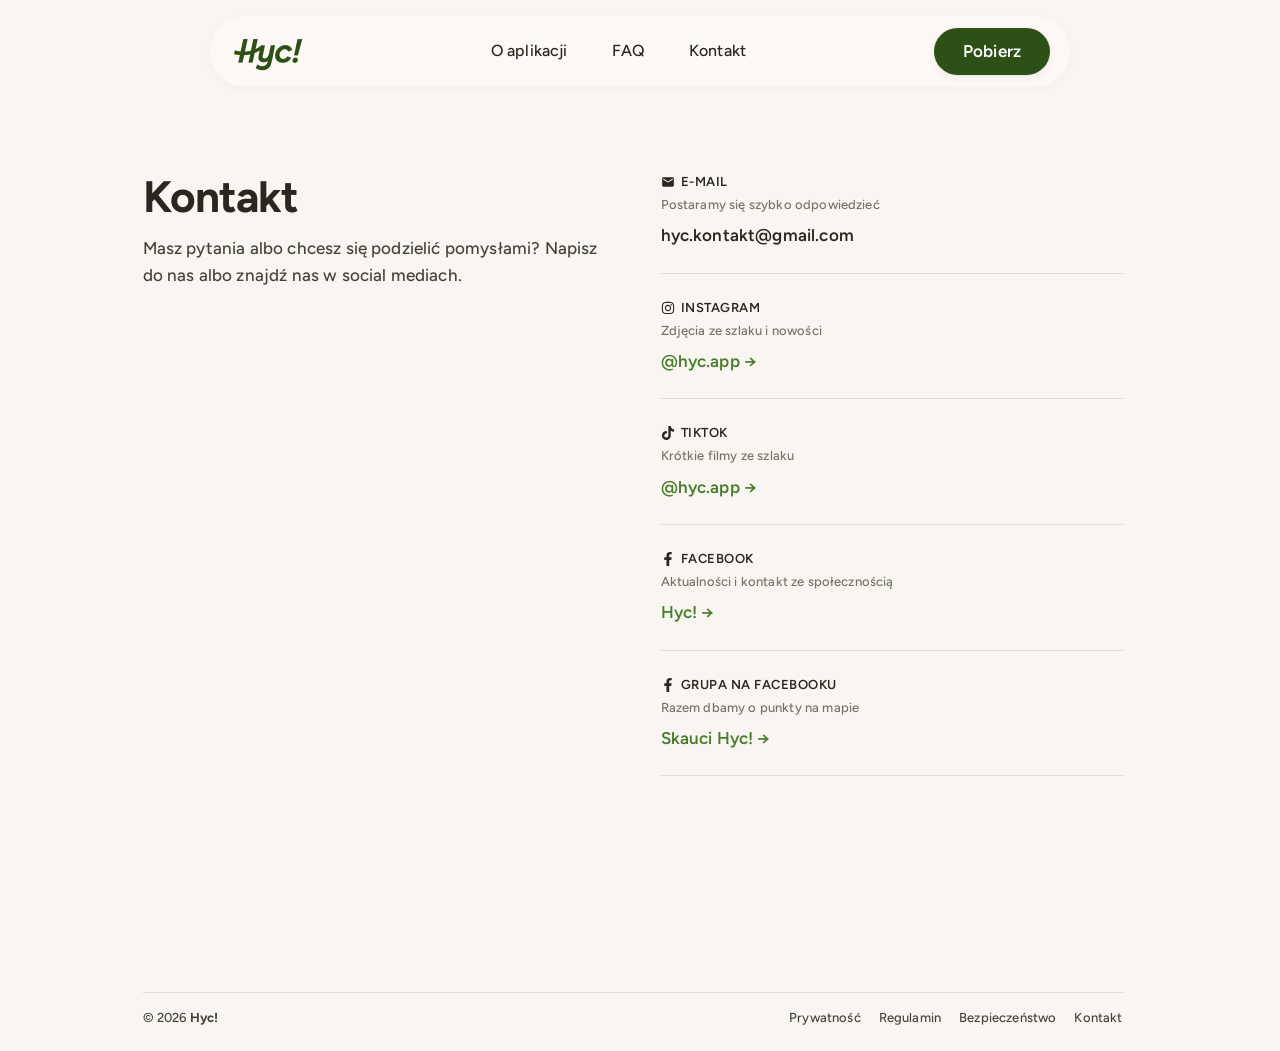
==== commit 0ca47092: "Deploy landing 2026-11-14 12:51" ====
--- a/kontakt.html
+++ b/kontakt.html
@@ -4,15 +4,15 @@
   <meta charset="utf-8">
   <meta name="viewport" content="width=device-width, initial-scale=1">
   <meta name="tdm-reservation" content="1">
-  <title>Kontakt | Hyc!</title>
+  <title>Kontakt z zespołem Hyc!: e-mail, Instagram, Facebook</title>
   <link rel="canonical" href="https://gethyc.com/kontakt.html">
-  <meta name="description" content="Napisz do zespołu Hyc! albo dołącz do Skautów Hyc! na Facebooku.">
+  <meta name="description" content="Napisz do zespołu aplikacji Hyc! mailem, na Instagramie lub Facebooku albo dołącz do grupy Skautów Hyc!, która dba o punkty na mapie.">
   <meta property="og:type" content="website">
   <meta property="og:url" content="https://gethyc.com/kontakt.html">
   <meta property="og:site_name" content="Hyc!">
-  <meta property="og:title" content="Kontakt | Hyc!">
-  <meta property="og:description" content="Napisz do zespołu Hyc! albo dołącz do Skautów Hyc! na Facebooku.">
-  <meta property="og:image" content="https://gethyc.com/assets/og-image.jpg?v=20261029">
+  <meta property="og:title" content="Kontakt z zespołem Hyc!: e-mail, Instagram, Facebook">
+  <meta property="og:description" content="Napisz do zespołu aplikacji Hyc! mailem, na Instagramie lub Facebooku albo dołącz do grupy Skautów Hyc!, która dba o punkty na mapie.">
+  <meta property="og:image" content="https://gethyc.com/assets/og-image.jpg?v=20261110">
   <meta property="og:image:width" content="1200">
   <meta property="og:image:height" content="630">
   <meta property="og:locale" content="pl_PL">
@@ -22,17 +22,17 @@
   <link rel="apple-touch-icon" sizes="180x180" href="assets/apple-touch-icon.png">
 
   <link rel="preload" href="assets/fonts/Figtree-Variable.woff2" as="font" type="font/woff2" crossorigin>
-  <link rel="stylesheet" href="styles.css?v=2026103012">
+  <link rel="stylesheet" href="styles.css?v=20261107">
 </head>
 <body>
   <header class="topbar">
     <div class="topbar-inner">
-      <a href="index.html" class="topbar-logo" aria-label="Hyc! - strona główna">
+      <a href="./" class="topbar-logo" aria-label="Hyc!, strona główna">
         <img src="assets/logo-69.png?v=2" srcset="assets/logo-69.png?v=2 1x, assets/logo-138.png?v=2 2x, assets/logo-207.png?v=2 3x" alt="Hyc!" width="69" height="32">
       </a>
       <nav class="topbar-nav" aria-label="Główna nawigacja">
         <a href="o-aplikacji.html">O aplikacji</a>
-        <a href="index.html#faq">FAQ</a>
+        <a href="./#faq">FAQ</a>
         <a href="kontakt.html">Kontakt</a>
       </nav>
       <button type="button" class="topbar-burger" aria-expanded="false" aria-controls="mobile-nav" aria-label="Otwórz menu">
@@ -45,7 +45,7 @@
     <div class="nav-backdrop" aria-hidden="true"></div>
     <nav class="topbar-nav-mobile" id="mobile-nav" aria-label="Główna nawigacja (mobile)" hidden>
       <a href="o-aplikacji.html"><span>O aplikacji</span><svg class="nav-arrow" viewBox="0 0 24 24" width="20" height="20" fill="none" stroke="currentColor" stroke-width="2" stroke-linecap="round" stroke-linejoin="round" aria-hidden="true"><path d="M5 12h14"/><path d="m12 5 7 7-7 7"/></svg></a>
-      <a href="index.html#faq"><span>FAQ</span><svg class="nav-arrow" viewBox="0 0 24 24" width="20" height="20" fill="none" stroke="currentColor" stroke-width="2" stroke-linecap="round" stroke-linejoin="round" aria-hidden="true"><path d="M5 12h14"/><path d="m12 5 7 7-7 7"/></svg></a>
+      <a href="./#faq"><span>FAQ</span><svg class="nav-arrow" viewBox="0 0 24 24" width="20" height="20" fill="none" stroke="currentColor" stroke-width="2" stroke-linecap="round" stroke-linejoin="round" aria-hidden="true"><path d="M5 12h14"/><path d="m12 5 7 7-7 7"/></svg></a>
       <a href="kontakt.html"><span>Kontakt</span><svg class="nav-arrow" viewBox="0 0 24 24" width="20" height="20" fill="none" stroke="currentColor" stroke-width="2" stroke-linecap="round" stroke-linejoin="round" aria-hidden="true"><path d="M5 12h14"/><path d="m12 5 7 7-7 7"/></svg></a>
       <a href="pobierz.html" data-goatcounter-click="kontakt-menu-pobierz"><span>Pobierz</span><svg class="nav-arrow" viewBox="0 0 24 24" width="20" height="20" fill="none" stroke="currentColor" stroke-width="2" stroke-linecap="round" stroke-linejoin="round" aria-hidden="true"><path d="M5 12h14"/><path d="m12 5 7 7-7 7"/></svg></a>
     </nav>
@@ -77,6 +77,13 @@
               <p class="contact-desc">Zdjęcia ze szlaku i nowości</p>
             </div>
             <a href="https://www.instagram.com/hyc.app/" target="_blank" rel="noopener">@hyc.app <span aria-hidden="true">→</span></a>
+          </li>
+          <li class="contact-list-item">
+            <div class="contact-meta">
+              <span class="contact-label"><svg class="contact-icon" viewBox="0 0 448 512" fill="currentColor" aria-hidden="true"><path d="M448 209.91a210.06 210.06 0 0 1-122.77-39.25V349.38A162.55 162.55 0 1 1 185 188.31V278.2a74.62 74.62 0 1 0 52.23 71.18V0l88 0a121.18 121.18 0 0 0 1.86 22.17h0A122.18 122.18 0 0 0 381 102.39a121.43 121.43 0 0 0 67 20.14Z"/></svg>TikTok</span>
+              <p class="contact-desc">Krótkie filmy ze szlaku</p>
+            </div>
+            <a href="https://www.tiktok.com/@hyc.app" target="_blank" rel="noopener">@hyc.app <span aria-hidden="true">→</span></a>
           </li>
           <li class="contact-list-item">
             <div class="contact-meta">
--- a/styles.css
+++ b/styles.css
@@ -37,7 +37,7 @@
   --mist: #e8e2d8;
   --parchment: #d8d0c0;
   --orange: #d66000;
-  /* Informacyjny błękit — wskazówka „zaloguj się" w kreatorze Androida.
+  /* Informacyjny błękit — wskazówka informacyjna.
      Zwykły, rozpoznawalny niebieski zamiast przygaszonego teala. */
   --info: #2563eb;
 
@@ -394,8 +394,8 @@
      na wąskim ekranie telefon wystaje wyżej (więcej widać od dołu), na
      desktopie ledwie wyziera (patrz blok desktopowy niżej). */
   --peek: 0.82;
-  /* Telefon: wysokość z okna (sufit 800px), szerokość z proporcji wideo
-     (assets/hero/phone.webm: 824x1672 = 0,4928). */
+  /* Telefon: wysokość z okna (sufit 800px), szerokość z proporcji klatki
+     (assets/hero/phone-frame.webp: 824x1672 = 0,4928). */
   --ph: min(calc(var(--vh) * 0.74), 800px);
   --pw: calc(var(--ph) * 0.4928);
   /* Przytrzymanie: ile scrolla scena stoi przypięta po wjeździe telefonu.
@@ -541,7 +541,7 @@
 .hero-br { display: none; }
 .stores { justify-content: center; }
 
-/* Telefon: wideo z Rotato (ramka + ekran, przezroczyste tło) z posterem.
+/* Telefon: render z Rotato, wideo ekranu z posterem pod nieruchomą ramką.
    Statycznie: pod tekstem, zaczyna się na 85,5% wysokości ekranu (nachodzi na
    dół tła). W trybie scrub: po przypięciu wjeżdża z dołu na środek i rośnie
    o 12%. */
@@ -571,11 +571,32 @@
     0 calc(var(--pw) * 0.05) calc(var(--pw) * 0.12) rgba(44, 38, 32, 0.3),
     0 calc(var(--pw) * 0.12) calc(var(--pw) * 0.28) rgba(44, 38, 32, 0.2);
 }
+/* Wideo ekranu: pełna klatka 824x1672 w tym samym pudełku co ramka. Osobne
+   pudełka przeglądarka dociąga do pikseli każde po swojemu i ekran jeździł
+   wtedy względem ramki o 0,5 do 1,5 px. W jednym pudełku zostaje do około
+   0,6 px, niewidoczne, bo dziura w ramce zachodzi 3 px na bezel (HOLE_GROW
+   w scripts/landing/hero_phone_split.py). clip-path wycina prostokąt 768x1628
+   z punktu (28,22) z rogami 124 px (procenty pudełka): zaokrąglenie leży w
+   połowie ramki telefonu, zakrywa ekran z zapasem ponad 10 px i nie wychodzi
+   poza obrys telefonu. Tło = kolor splasha, zanim dojdzie poster. */
 .phone-video {
-  display: block;
+  position: absolute;
+  inset: 0;
   width: 100%;
   height: 100%;
   object-fit: contain;
+  -webkit-clip-path: inset(1.3158% 3.3981% round 15.0485% / 7.4163%);
+  clip-path: inset(1.3158% 3.3981% round 15.0485% / 7.4163%);
+  background: #f8f6f2;
+}
+/* Ramka telefonu (z dziurą na ekran) nad wideo. */
+.phone-frame {
+  position: absolute;
+  inset: 0;
+  width: 100%;
+  height: 100%;
+  object-fit: contain;
+  pointer-events: none;
 }
 .hero.is-scrub .hero-phone {
   --t0: calc(var(--vh) * var(--peek));
@@ -777,10 +798,10 @@
    czarny, a kolorowe „G" Google żyje natywnie na białym tle z szarą ramką —
    czerń pod nim to obce zestawienie. */
 /* Baton „pobierz" nie ma konkurować z nagłówkiem o pierwszeństwo w hierarchii
-   — kadr jest mniejszy niż w kreatorze, ale tekst skalowany ostrożniej niż
+   — kadr jest mniejszy niż w dużym wariancie, ale tekst skalowany ostrożniej niż
    kadr: przy zbyt małym stopniu wersalik podpisu platformy staje się
    nieczytelny. Wagę odbieramy rozmiarem pola i ikony, nie czytelnością. */
-/* Baza = duży format (208px+, jak w kreatorze), mały wariant (--compact,
+/* Baza = duży format (208px+), mały wariant (--compact,
    tylko ekran główny) to wyjątek — dużych instancji jest więcej i to one
    niosą realną akcję „otwórz Sklep Play"; hero to podgląd/skrót. */
 .store-btn {
@@ -827,18 +848,18 @@
 .store-btn .label strong { font-size: 18px; font-weight: 600; }
 
 /* Kompaktowy wariant — WYŁĄCZNIE dwa batony na ekranie głównym, żeby nie
-   konkurowały wagą z nagłówkiem. Kreator instalacji zostaje w pełnym
-   rozmiarze: to tam user faktycznie klika, więc baton ma być oczywisty. */
+   konkurowały wagą z nagłówkiem. */
 .store-btn--compact {
   gap: 11px;
-  min-width: 186px;
+  min-width: 170px;
   padding: 9px 16px;
   border-radius: 11px;
 }
 .store-btn--compact img { width: 24px; height: 24px; }
-.store-btn--compact .label small { font-size: 11px; }
+.store-btn--compact .label { white-space: nowrap; }
+.store-btn--compact .label small { font-size: 13px; opacity: 0.85; }
 .store-btn--compact .label strong { font-size: 17px; }
-/* Wąskie telefony (≤400px) — dwa batony min-width:186px (+gap 12) = 384px
+/* Wąskie telefony (≤400px) — dwa batony min-width:170px (+gap 12) = 352px
    nie mieszczą się w dostępnych ~335px, batony spadały do dwóch rzędów.
    Zmniejszone tak, by oba zmieściły się obok siebie: 2×150 + 12 gap = 312px
    < 335px. */
@@ -850,7 +871,7 @@
     padding: 8px 12px;
   }
   .store-btn--compact img { width: 20px; height: 20px; }
-  .store-btn--compact .label small { font-size: 10px; }
+  .store-btn--compact .label small { font-size: 12px; }
   .store-btn--compact .label strong { font-size: 15px; }
 }
 /* Gdy main.js chowa drugi baton (wykrycie iOS/Android), zostaje jeden —
@@ -866,7 +887,7 @@
   border-radius: 12px;
 }
 .stores--single .store-btn--compact img { width: 26px; height: 26px; }
-.stores--single .store-btn--compact .label small { font-size: 11px; }
+.stores--single .store-btn--compact .label small { font-size: 13px; }
 .stores--single .store-btn--compact .label strong { font-size: 18px; }
 
 /* Wariant ciemny — Apple. */
@@ -929,304 +950,6 @@
   line-height: 1;
   font-weight: 600;
 }
-
-/* ---- Kreator instalacji na Androida ----
-   Ekran główny ma zwykły baton „Google Play"; dwa kroki (grupa → dostęp) żyją
-   tylko tutaj. Natywny <dialog> daje focus trap, Escape i backdrop za darmo
-   — patrz komentarz w index.html.
-   Szerokość wg wytycznych czytelności: ~560 px na desktopie, ale nigdy więcej
-   niż 92vw, i max-height 90vh ze scrollem — inaczej na telefonie ucieka
-   przycisk zamykania poza ekran. */
-.flow-modal {
-  width: min(560px, 92vw);
-  max-height: 90vh;
-  overflow-y: auto;
-  padding: 30px 32px 24px;
-  border: 0;
-  border-radius: var(--radius-lg);
-  background: var(--cream);
-  color: var(--espresso);
-  box-shadow: 0 12px 48px rgba(12, 12, 13, 0.24);
-}
-.flow-modal::backdrop { background: rgba(44, 38, 32, 0.55); }
-
-/* Wejście okna. Modal NIE jest zakotwiczony w konkretnym przycisku, więc skaluje
-   się od środka (inaczej niż popover, który powinien wyrastać z triggera).
-   Start od 0.96, nigdy od 0 — nic w realnym świecie nie pojawia się z niczego,
-   a skok z zera czyta się jak błąd renderowania. */
-@media (prefers-reduced-motion: no-preference) {
-  .flow-modal[open] { animation: modal-in 220ms var(--ease-out); }
-  .flow-modal[open]::backdrop { animation: fade-in 220ms var(--ease-out); }
-}
-@keyframes modal-in {
-  from { opacity: 0; transform: scale(0.96); }
-}
-/* Tło nie przewija się pod otwartym modalem. Samo overflow:hidden NIE
-   WYSTARCZA na Safari iOS — wieloletni, udokumentowany limit WebKita:
-   dokument i tak przewija się (rubber-band) pod spodem otwartego <dialog>.
-   Właściwa technika — zamrożenie <body> na position:fixed w zapamiętanym
-   miejscu przewinięcia — używana przez każdą poważną bibliotekę modali
-   (react-remove-scroll, body-scroll-lock). `top` ustawia JS (main.js:
-   lockScroll/unlockScroll), bo zależy od pozycji przewinięcia w momencie
-   otwarcia. */
-body.has-modal {
-  position: fixed;
-  top: 0;
-  left: 0;
-  width: 100%;
-  overflow: hidden;
-}
-
-/* ---- Stepper (klikalny) ----
-   Hierarchia wizualna: BIEŻĄCY jest najmocniejszy (wypełniony, ciemny, z ringiem
-   i większą etykietą), UKOŃCZONY stonowany (jasne tło, ptaszek — potwierdza, ale
-   nie krzyczy), PRZYSZŁY wygaszony. Wcześniej ukończony miał mocniejsze
-   wypełnienie niż bieżący, więc oko szło w złe miejsce.
-   Stan niesie kształt, znak i waga fontu, nie sam kolor. */
-.stepper { margin: 0 0 24px; }
-.stepper ol {
-  display: flex;
-  align-items: center;
-  gap: 4px;
-  margin: 0;
-  padding: 0;
-  list-style: none;
-}
-.stepper li { display: flex; align-items: center; flex: 1; }
-/* Linia łącząca: zielona za krokami już przebytymi, szara przed. */
-.stepper li:not(:last-child)::after {
-  content: "";
-  flex: 1;
-  height: 2px;
-  min-width: 12px;
-  margin: 0 5px;
-  border-radius: 2px;
-  background: var(--parchment);
-  transition: background 0.25s ease;
-}
-.stepper li.is-passed::after { background: var(--green); }
-
-.stepper-btn {
-  display: inline-flex;
-  align-items: center;
-  gap: 7px;
-  padding: 4px 8px 4px 4px;
-  border: 0;
-  border-radius: 999px;
-  background: none;
-  color: var(--driftwood);
-  font-family: inherit;
-  font-size: 12px;
-  font-weight: 600;
-  cursor: pointer;
-  white-space: nowrap;
-  transition: color 0.2s ease, background 0.2s ease;
-}
-.stepper-num {
-  display: inline-flex;
-  align-items: center;
-  justify-content: center;
-  width: 24px; height: 24px;
-  border-radius: 50%;
-  border: 2px solid var(--parchment);
-  background: var(--cream);
-  font-size: 12px;
-  font-weight: 700;
-  line-height: 1;
-  /* Wyliczone właściwości zamiast `all`: przy `all` przeglądarka animuje też
-     `content` ptaszka i szerokość, przez co numer kroku „mrugał" przy zmianie
-     stanu zamiast płynnie zmienić kolor. */
-  transition:
-    background-color 200ms ease,
-    border-color 200ms ease,
-    color 200ms ease,
-    box-shadow 200ms ease;
-}
-
-/* UKOŃCZONY — potwierdzenie, nie wołanie o uwagę: jasne tło, zielony ptaszek. */
-.stepper-btn.is-done { color: var(--bark); }
-.stepper-btn.is-done .stepper-num {
-  /* Bez obwódki — sam ptaszek wystarcza, a ring zostaje wyróżnikiem
-     WYŁĄCZNIE kroku bieżącego. */
-  border-color: transparent;
-  background: rgba(74, 124, 47, 0.14);
-  color: var(--green-dark);
-  font-size: 0;
-}
-.stepper-btn.is-done .stepper-num::before { content: "✓"; font-size: 13px; font-weight: 700; }
-.stepper-btn.is-done:hover { background: rgba(74, 124, 47, 0.08); color: var(--green-dark); }
-
-/* BIEŻĄCY — najmocniejszy punkt w całym stepperze. */
-.stepper-btn.is-current {
-  color: var(--green-dark);
-  font-weight: 700;
-  font-size: 12.5px;
-}
-.stepper-btn.is-current .stepper-num {
-  border-color: var(--green-dark);
-  background: var(--green-dark);
-  color: var(--cream);
-  /* Ring odsuwa bieżący krok od tła — działa też bez rozróżniania kolorów. */
-  box-shadow: 0 0 0 3px rgba(74, 124, 47, 0.22);
-}
-
-/* PRZYSZŁY zostaje na stanie bazowym (szary outline). */
-.stepper-btn:not(.is-current):not(.is-done):hover { color: var(--bark); }
-
-/* Nazwy kroków chowają się na wąskich ekranach — numery i ptaszki wystarczą. */
-@media (max-width: 430px) { .stepper-name { display: none; } }
-
-/* ---- Treść kroku ----
-   Wszystkie kroki leżą w JEDNEJ komórce siatki, jeden na drugim, więc wysokość
-   modala jest stała i równa najwyższemu krokowi — nic nie skacze przy
-   przełączaniu. Sztywne min-height nie zadziałało: krok z wskazówką o logowaniu
-   jest wyższy, niż dało się przewidzieć liczbą.
-   Ukryte kroki chowamy przez visibility, nie display — display:none wypadłby
-   z siatki i wysokość znowu by się zmieniała. visibility:hidden zabiera je
-   też z kolejności tabulacji, więc klawiatura nie wpada w niewidoczne pola. */
-.modal-body { display: grid; }
-.modal-step {
-  grid-area: 1 / 1;
-  display: flex;
-  flex-direction: column;
-  align-items: flex-start;
-  /* Bez wspólnego gapa: rytm robią marginesy poszczególnych elementów, bo
-     „KROK 1 Z 3" należy do tytułu, a ramka i przycisk to osobne bloki.
-     Jednolite 12px zrównywało te relacje i wszystko zlewało się w listę. */
-}
-.modal-step.is-hidden { visibility: hidden; }
-/* Krok wjeżdża wyliczoną krzywą, nie domyślnym `ease` — przy zmianie kroku
-   liczy się natychmiastowy ruch na starcie, bo to reakcja na kliknięcie. */
-.modal-step.is-entering { animation: flow-in 300ms var(--ease-out) both; }
-@keyframes flow-in {
-  from { opacity: 0; transform: translateY(6px); }
-  to   { opacity: 1; transform: translateY(0); }
-}
-@media (prefers-reduced-motion: reduce) {
-  .modal-step.is-entering { animation: none; }
-}
-
-/* Wstęp nad stepperem — wyjaśnia, PO CO są te kroki, zanim user zacznie klikać. */
-.modal-intro {
-  margin: 0 0 20px;
-  padding-right: 28px;
-  font-size: 14px;
-  line-height: 1.5;
-  color: var(--bark);
-}
-
-/* Ostrzeżenie o zalogowaniu — najczęstsza pułapka: niezalogowany user widzi
-   na stronie grupy „Nie masz uprawnień dostępu do tej treści" i myśli, że
-   nie ma dostępu, zamiast się po prostu zalogować. */
-.modal-note {
-  width: 100%;
-  margin: 0 0 20px;
-  padding: 12px 14px;
-  border-radius: var(--radius);
-  border-left: 3px solid var(--info);
-  background: rgba(37, 99, 235, 0.08);
-}
-.modal-note-title {
-  margin: 0 0 4px;
-  font-size: 13px;
-  font-weight: 700;
-  color: var(--espresso);
-}
-.modal-note-text { margin: 0; font-size: 13px; line-height: 1.5; color: var(--bark); }
-.modal-note-text em { font-style: normal; background: rgba(37, 99, 235, 0.15); padding: 1px 4px; border-radius: 4px; }
-/* Zrzut jest DOWODEM do tekstu obok, nie ilustracją samą w sobie — na pełnej
-   szerokości boksu przejmował uwagę i wyglądał na główną treść notatki.
-   50% szerokości zostawia go czytelnym (to jedna linijka tekstu), ale wraca
-   mu rolę przypisu. `max-width` w px pilnuje, żeby na szerokim modalu nie
-   urósł z powrotem. */
-/* Etykieta nad dowodem — mówi WPROST, że to zrzut ekranu, nie kolejny
-   element interfejsu do kliknięcia (obrazek ma niebieski link w środku,
-   który mógłby się z czymś klikalnym pomylić bez tego podpisu). */
-.modal-note-shot-label {
-  margin: 12px 0 4px;
-  font-size: 11px;
-  font-weight: 600;
-  color: var(--caption);
-}
-.modal-note-shot {
-  display: block;
-  width: 50%;
-  max-width: 260px;
-  border-radius: 6px;
-  border: 1px solid rgba(37, 99, 235, 0.25);
-}
-
-.modal-eyebrow {
-  margin: 0 0 6px;
-  font-size: 12px;
-  font-weight: 700;
-  letter-spacing: 0.06em;
-  text-transform: uppercase;
-  color: var(--green);
-}
-.modal-title {
-  margin: 0 0 10px;
-  font-size: 25px;
-  font-weight: 700;
-  line-height: 1.2;
-  letter-spacing: -0.01em;
-}
-/* Nagłówek nosi tabindex="-1" autofocus — to on dostaje fokus przy otwarciu
-   modala, nie przycisk zamknięcia. showModal() bez autofocus fokusuje
-   pierwszy element w DOM, czyli X, i Safari na iOS rysuje wtedy swoją
-   domyślną niebieską obwódkę wokół krzyżyka bez żadnego dotknięcia przez
-   usera. Fokus na nagłówku jest zresztą zgodny z praktyką a11y dla okien
-   dialogowych — czytnik ekranu odczytuje tytuł modala zamiast słowa
-   „Zamknij". outline:none jest tu bezpieczne, bo nagłówek nie jest
-   interaktywny: klawiatura i tak przechodzi Tabem do przycisków, które mają
-   własny widoczny fokus. */
-.modal-title:focus { outline: none; }
-.modal-lead { margin: 0 0 20px; font-size: 15px; color: var(--bark); }
-/* ---- Nawigacja kreatora ----
-   Kolejność Wstecz → Dalej (lewo→prawo), „Wstecz" wyłączony na pierwszym kroku. */
-.modal-nav {
-  display: flex;
-  /* Dwie właściwości, które pasek dostawał od ogólnej reguły `footer`,
-     dopóki był elementem <footer> (teraz <div>, bo <footer> w <dialog>
-     liczył się jako druga stopka strony dla czytnika ekranu). */
-  flex-wrap: wrap;
-  align-items: center;
-  justify-content: space-between;
-  gap: 10px;
-  margin-top: 24px;
-  padding-top: 18px;
-  border-top: 1px solid var(--parchment);
-}
-.nav-btn {
-  padding: 11px 22px;
-  border-radius: var(--radius);
-  border: 1.5px solid var(--parchment);
-  background: var(--cream);
-  color: var(--espresso);
-  font-family: inherit;
-  font-size: 15px;
-  font-weight: 700;
-  cursor: pointer;
-  transition:
-    border-color 160ms ease,
-    background 160ms ease,
-    opacity 160ms ease,
-    transform 140ms var(--ease-out);
-}
-.nav-btn:hover:not(:disabled) { border-color: var(--bark); }
-/* Ten sam sygnał wciśnięcia co na batonach sklepowych — kreator ma się
-   „słuchać" tak samo jak ekran główny. */
-.nav-btn:not(:disabled):active { transform: scale(0.97); }
-.nav-btn:disabled { opacity: 0.4; cursor: default; }
-.nav-btn.is-next {
-  border-color: var(--green-dark);
-  background: var(--green-dark);
-  color: var(--cream);
-}
-.nav-btn.is-next:hover { background: var(--green); border-color: var(--green); }
-
-/* Baton otwierający modal jest <button>, nie <a> — wyrównaj do reszty. */
-button.store-btn { border: 0; font-family: inherit; cursor: pointer; text-align: left; }
 
 /* ---- "O aplikacji" (feature-list) ----
    Karta z grafiką + nagłówek/tekst obok, sześć niezależnych bloków, każdy
@@ -2145,9 +1868,6 @@
 @keyframes rise {
   from { opacity: 0; transform: translateY(10px); }
 }
-@keyframes fade-in {
-  from { opacity: 0; }
-}
 
 @media (prefers-reduced-motion: reduce) {
   * { animation: none !important; transition: none !important; }
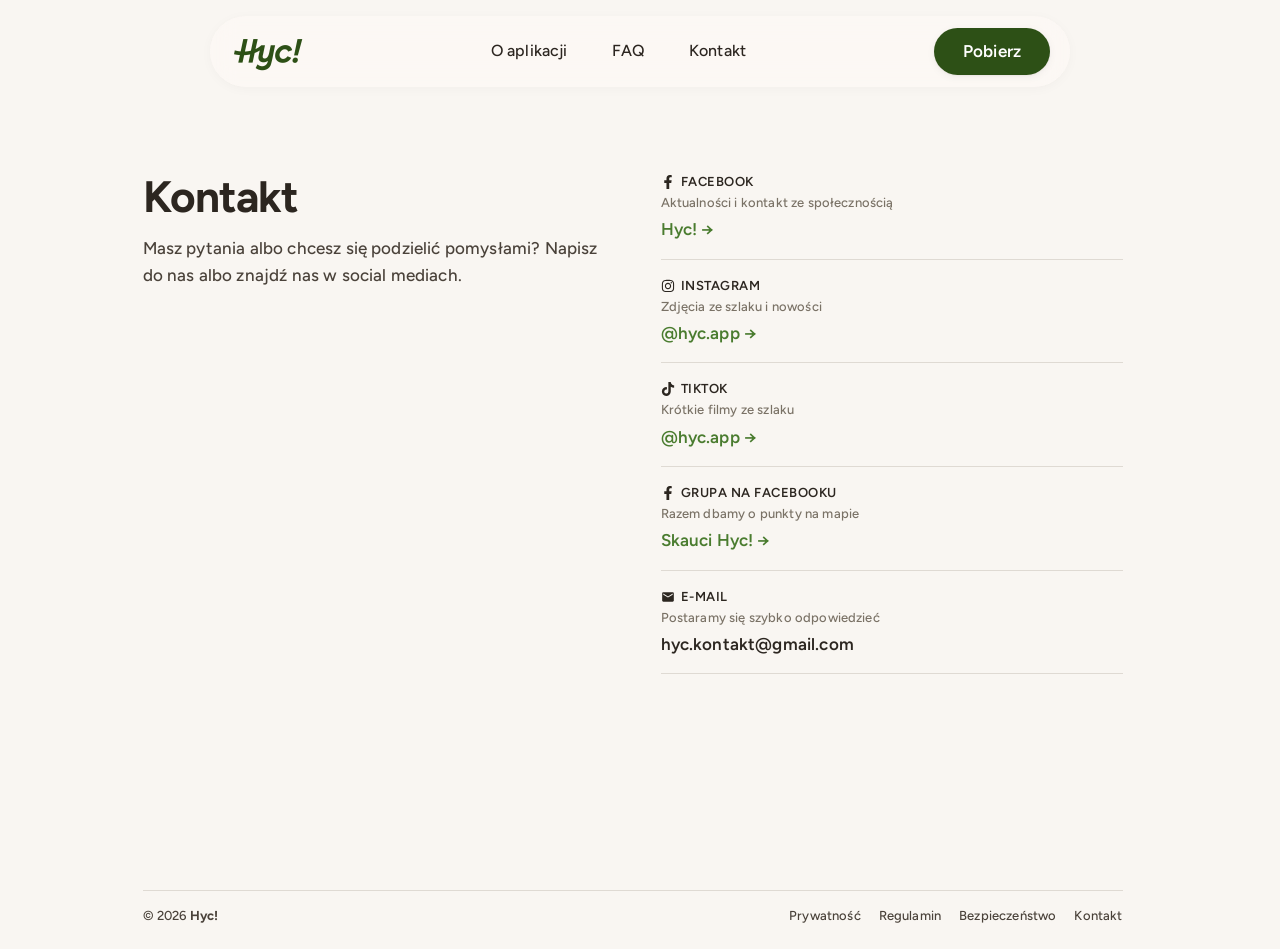
==== commit 02030e7d: "Deploy landing 2026-11-20 19:04" ====
--- a/kontakt.html
+++ b/kontakt.html
@@ -12,7 +12,7 @@
   <meta property="og:site_name" content="Hyc!">
   <meta property="og:title" content="Kontakt z zespołem Hyc!: e-mail, Instagram, Facebook">
   <meta property="og:description" content="Napisz do zespołu aplikacji Hyc! mailem, na Instagramie lub Facebooku albo dołącz do grupy Skautów Hyc!, która dba o punkty na mapie.">
-  <meta property="og:image" content="https://gethyc.com/assets/og-image.jpg?v=20261110">
+  <meta property="og:image" content="https://gethyc.com/assets/og-image.jpg?v=20261119">
   <meta property="og:image:width" content="1200">
   <meta property="og:image:height" content="630">
   <meta property="og:locale" content="pl_PL">
@@ -22,7 +22,7 @@
   <link rel="apple-touch-icon" sizes="180x180" href="assets/apple-touch-icon.png">
 
   <link rel="preload" href="assets/fonts/Figtree-Variable.woff2" as="font" type="font/woff2" crossorigin>
-  <link rel="stylesheet" href="styles.css?v=20261107">
+  <link rel="stylesheet" href="styles.css?v=20261120">
 </head>
 <body>
   <header class="topbar">
@@ -66,10 +66,10 @@
         <ul class="contact-list">
           <li class="contact-list-item">
             <div class="contact-meta">
-              <span class="contact-label"><svg class="contact-icon" viewBox="0 0 24 24" fill="currentColor" aria-hidden="true"><path d="M20 4H4c-1.1 0-1.99.9-1.99 2L2 18c0 1.1.9 2 2 2h16c1.1 0 2-.9 2-2V6c0-1.1-.9-2-2-2zm0 4-8 5-8-5V6l8 5 8-5v2z"/></svg>E-mail</span>
-              <p class="contact-desc">Postaramy się szybko odpowiedzieć</p>
+              <span class="contact-label"><svg class="contact-icon" viewBox="0 0 320 512" fill="currentColor" aria-hidden="true"><path d="M279.14 288l14.22-92.66h-88.91v-60.13c0-25.35 12.42-50.06 52.24-50.06h40.42V6.26S260.43 0 225.36 0c-73.22 0-121.08 44.38-121.08 124.72v70.62H22.89V288h81.39v224h100.17V288z"/></svg>Facebook</span>
+              <p class="contact-desc">Aktualności i kontakt ze społecznością</p>
             </div>
-            <span class="contact-value">hyc.kontakt@gmail.com</span>
+            <a href="https://www.facebook.com/profile.php?id=61595795200148" target="_blank" rel="noopener">Hyc! <span aria-hidden="true">→</span></a>
           </li>
           <li class="contact-list-item">
             <div class="contact-meta">
@@ -87,17 +87,17 @@
           </li>
           <li class="contact-list-item">
             <div class="contact-meta">
-              <span class="contact-label"><svg class="contact-icon" viewBox="0 0 320 512" fill="currentColor" aria-hidden="true"><path d="M279.14 288l14.22-92.66h-88.91v-60.13c0-25.35 12.42-50.06 52.24-50.06h40.42V6.26S260.43 0 225.36 0c-73.22 0-121.08 44.38-121.08 124.72v70.62H22.89V288h81.39v224h100.17V288z"/></svg>Facebook</span>
-              <p class="contact-desc">Aktualności i kontakt ze społecznością</p>
-            </div>
-            <a href="https://www.facebook.com/profile.php?id=61595795200148" target="_blank" rel="noopener">Hyc! <span aria-hidden="true">→</span></a>
-          </li>
-          <li class="contact-list-item">
-            <div class="contact-meta">
               <span class="contact-label"><svg class="contact-icon" viewBox="0 0 320 512" fill="currentColor" aria-hidden="true"><path d="M279.14 288l14.22-92.66h-88.91v-60.13c0-25.35 12.42-50.06 52.24-50.06h40.42V6.26S260.43 0 225.36 0c-73.22 0-121.08 44.38-121.08 124.72v70.62H22.89V288h81.39v224h100.17V288z"/></svg>Grupa na Facebooku</span>
               <p class="contact-desc">Razem dbamy o&nbsp;punkty na mapie</p>
             </div>
             <a href="https://www.facebook.com/groups/1094210523037520/" target="_blank" rel="noopener" data-goatcounter-click="kontakt-fb-grupa">Skauci Hyc! <span aria-hidden="true">→</span></a>
+          </li>
+          <li class="contact-list-item">
+            <div class="contact-meta">
+              <span class="contact-label"><svg class="contact-icon" viewBox="0 0 24 24" fill="currentColor" aria-hidden="true"><path d="M20 4H4c-1.1 0-1.99.9-1.99 2L2 18c0 1.1.9 2 2 2h16c1.1 0 2-.9 2-2V6c0-1.1-.9-2-2-2zm0 4-8 5-8-5V6l8 5 8-5v2z"/></svg>E-mail</span>
+              <p class="contact-desc">Postaramy się szybko odpowiedzieć</p>
+            </div>
+            <span class="contact-value">hyc.kontakt@gmail.com</span>
           </li>
         </ul>
       </section>
@@ -113,7 +113,7 @@
     </footer>
   </div>
 
-  <script src="nav.js?v=20261008" defer></script>
+  <script src="nav.js?v=20261120" defer></script>
   <script data-goatcounter="https://dinin92.goatcounter.com/count" async src="assets/goatcounter-count.js?v=2"></script>
   <script>
     document.getElementById('year').textContent = new Date().getFullYear();
--- a/styles.css
+++ b/styles.css
@@ -499,12 +499,14 @@
    pinów (próbkowanie dwuliniowe w ruchu). */
 .pin {
   position: absolute;
-  /* Piny w wąskim kadrze (mobile) są powiększane wokół czubka — `scale`
-     jako osobna właściwość składa się z animacjami na `transform`. */
-  scale: calc(var(--pin-k, 1) * var(--pin-m, 0.85) * 1.15);
-  left: var(--x);
-  top: var(--y);
-  width: var(--w);
+  --s: calc(var(--pin-k, 1) * var(--pin-m, 0.85) * 1.15);
+  /* Skala wypieczona w rozmiar i położenie (czubek stoi w tym samym miejscu:
+     środek x, 92,45% wysokości obrazka; 1,7778 = proporcje sceny 16:9,
+     1,2045 = 212/176). Statyczne `scale` rasteryzowało pin w rozmiarze układu
+     i skalowało teksturę po animacji, stąd rozmycie. */
+  left: calc(var(--x) + var(--w) * (1 - var(--s)) / 2);
+  top: calc(var(--y) + var(--w) * 1.7778 * 1.2045 * 0.9245 * (1 - var(--s)));
+  width: calc(var(--w) * var(--s));
   transform-origin: 50% 100%;
 }
 .pin img {
@@ -512,8 +514,18 @@
   width: 100%;
   height: auto;
 }
-/* Woda zostaje w poprzednim rozmiarze, reszta pinów jest o 15% mniejsza. */
-.pin--woda { --pin-m: 1; }
+/* Woda: 15% mniejsza niż wcześniej (skala jak reszta pinów), obrót wokół
+   czubka (196 z 212 px wysokości obrazka), żeby czubek stał w tym samym miejscu. */
+.pin--woda { --pin-m: 0.857; transform-origin: 50% 92.45%; }
+/* Wiata +10%, nocleg +5% względem skali bazowej 0,85, czubek bez ruchu. */
+.pin--wiata { --pin-m: 0.935; transform-origin: 50% 92.45%; }
+.pin--nocleg { --pin-m: 0.8925; transform-origin: 50% 92.45%; }
+/* Restauracja +15%, toaleta -10% względem skali bazowej 0,85, czubek bez ruchu. */
+.pin--jedzenie { --pin-m: 1.108; transform-origin: 50% 92.45%; }
+.pin--toaleta { --pin-m: 0.828; transform-origin: 50% 92.45%; }
+/* Woda, restauracja, toaleta, apteczka i sklep: układ i rozmiary z makiety Figma (19.11), czubek bez ruchu. */
+.pin--apteczka { --pin-m: 0.857; transform-origin: 50% 92.45%; }
+.pin--sklep { --pin-m: 1.068; transform-origin: 50% 92.45%; }
 /* „Pop" z czubka pinezki: rośnie od zera, przestrzeliwuje do 1,4x, lekko
    zapada się poniżej 1 i siada na swoim rozmiarze. */
 @keyframes pin-drop {
@@ -1030,6 +1042,7 @@
 .feature-tag--medyczna { background: #FAE7E5; color: #B3261E; }
 .feature-tag--sklepy { background: #F6EAF0; color: #C4367C; }
 .feature-tag--restauracje { background: #F5EBE2; color: #C25A00; }
+.feature-tag--toalety { background: #DEF4F4; color: #008586; }
 
 /* Wyśrodkowane na mobile, left-align od 1024px — patrz blok niżej.
    max-width 480px — dobra praktyka czytelności to ok. 45-75 znaków w linii;
@@ -1323,12 +1336,12 @@
 .contact-list-item {
   display: flex;
   flex-direction: column;
-  gap: 8px;
-  padding: 24px 0;
+  gap: 4px;
+  padding: 16px 0;
   border-bottom: 1px solid rgba(138, 128, 112, 0.24);
 }
 .contact-list-item:first-child { padding-top: 0; }
-.contact-meta { display: flex; flex-direction: column; gap: 4px; }
+.contact-meta { display: flex; flex-direction: column; gap: 2px; }
 .contact-label {
   display: flex;
   align-items: center;
@@ -1653,6 +1666,16 @@
   .is-playing .art-iskra--3 { --dx: 4px; animation-delay: 0.8s; }
   .is-playing .art-apteczka { transform-origin: 50% 100%; animation: art-apteczka 2.4s ease-in-out 2; }
   .is-playing .art-krzyz { animation: art-krzyz 2.4s ease-in-out 2; }
+  /* Toalety: trzy motyle startują z miejsc spoczynku z przesunięciem, krążą, zwalniają i siadają z powrotem.
+     Falowanie i machanie to osobne warstwy z innym okresem, przy lądowaniu skrzydła składają się wolniej. Koniec po 4,6 s. */
+  .is-playing .art-wc-lot--1 { animation: art-wc-lot-1 4.6s linear; }
+  .is-playing .art-wc-fala--1 { animation: art-wc-fala 0.27s ease-in-out 0.08s 14 alternate; }
+  .is-playing .art-wc-trzep--1 { animation: art-wc-trzep 0.14s ease-in-out 0.03s 28; }
+  .is-playing .art-wc-skladanie--1 { animation: art-wc-skladanie 0.55s ease-in-out 3.95s; }
+  .is-playing .art-wc-lot--3 { animation: art-wc-lot-3 4.6s linear; }
+  .is-playing .art-wc-fala--3 { animation: art-wc-fala 0.23s ease-in-out 0.48s 14 alternate; }
+  .is-playing .art-wc-trzep--3 { animation: art-wc-trzep 0.16s ease-in-out 0.43s 22; }
+  .is-playing .art-wc-skladanie--3 { animation: art-wc-skladanie 0.55s ease-in-out 3.95s; }
 }
 /* Lot w dół chowa się za dachem, powrót za chmurą: clipPath kończy się w jej środku. */
 @keyframes art-kropla {
@@ -1702,6 +1725,97 @@
   15% { opacity: 1; }
   100% { transform: translate(var(--dx), -56px); opacity: 0; }
 }
+/* Tor lotu motyli: krzywa przez nieregularne punkty, próbkowana gęsto, z przechyłem w stronę lotu.
+   Pierwsza i ostatnia klatka to miejsce spoczynku, więc spoczynek to sam obrazek z siedzącymi motylami. */
+@keyframes art-wc-lot-1 {
+  1.74% { transform: none; }
+  4.08% { transform: translate(-4.2px, -5.7px) rotate(-4.2deg); }
+  6.41% { transform: translate(-8.5px, -11.6px) rotate(-6.1deg); }
+  8.75% { transform: translate(-13.0px, -18.6px) rotate(-7.6deg); }
+  11.09% { transform: translate(-18.9px, -27.2px) rotate(-9.1deg); }
+  13.42% { transform: translate(-24.6px, -36.5px) rotate(-8.5deg); }
+  15.76% { transform: translate(-27.9px, -45.6px) rotate(-5.0deg); }
+  18.1% { transform: translate(-28.3px, -54.4px) rotate(-1.6deg); }
+  20.43% { transform: translate(-27.2px, -63.2px) rotate(1.2deg); }
+  22.77% { transform: translate(-24.7px, -71.9px) rotate(3.6deg); }
+  25.11% { transform: translate(-21.0px, -80.2px) rotate(6.0deg); }
+  27.45% { transform: translate(-15.0px, -87.8px) rotate(10.4deg); }
+  29.78% { transform: translate(-5.8px, -94.8px) rotate(13.7deg); }
+  32.12% { transform: translate(3.1px, -101.5px) rotate(12.9deg); }
+  34.46% { transform: translate(8.1px, -108.3px) rotate(7.4deg); }
+  36.79% { transform: translate(8.1px, -116.4px) rotate(1.3deg); }
+  39.13% { transform: translate(5.0px, -124.9px) rotate(-3.7deg); }
+  41.47% { transform: translate(-0.1px, -131.6px) rotate(-7.1deg); }
+  43.8% { transform: translate(-6.1px, -134.4px) rotate(-10.1deg); }
+  46.14% { transform: translate(-14.8px, -133.5px) rotate(-13.7deg); }
+  48.48% { transform: translate(-24.7px, -129.9px) rotate(-15.1deg); }
+  50.82% { transform: translate(-33.4px, -124.5px) rotate(-13.3deg); }
+  53.15% { transform: translate(-39.2px, -117.4px) rotate(-10.2deg); }
+  55.49% { transform: translate(-43.4px, -107.7px) rotate(-7.5deg); }
+  57.83% { transform: translate(-45.9px, -97.0px) rotate(-4.4deg); }
+  60.16% { transform: translate(-46.1px, -87.0px) rotate(-0.7deg); }
+  62.5% { transform: translate(-43.6px, -78.7px) rotate(3.6deg); }
+  64.84% { transform: translate(-38.7px, -70.9px) rotate(7.1deg); }
+  67.17% { transform: translate(-32.8px, -63.5px) rotate(8.7deg); }
+  69.51% { transform: translate(-27.3px, -56.2px) rotate(8.2deg); }
+  71.85% { transform: translate(-23.3px, -48.8px) rotate(6.9deg); }
+  74.18% { transform: translate(-19.9px, -41.2px) rotate(6.1deg); }
+  76.52% { transform: translate(-16.7px, -33.9px) rotate(5.6deg); }
+  78.86% { transform: translate(-13.6px, -27.1px) rotate(5.5deg); }
+  81.2% { transform: translate(-10.2px, -21.2px) rotate(5.8deg); }
+  83.53% { transform: translate(-6.5px, -16.6px) rotate(6.0deg); }
+  85.87% { transform: translate(-3.1px, -12.4px) rotate(5.5deg); }
+  88.21% { transform: translate(-0.5px, -7.6px) rotate(3.7deg); }
+  90.54% { transform: translate(-0.0px, -0.8px) rotate(1.6deg); }
+  92.88% { transform: translate(0.1px, 2.3px) rotate(0.7deg); }
+  95.22% { transform: none; }
+}
+@keyframes art-wc-lot-3 {
+  10.43% { transform: none; }
+  12.55% { transform: translate(5.9px, -7.6px) rotate(7.0deg); }
+  14.67% { transform: translate(12.2px, -15.1px) rotate(9.1deg); }
+  16.79% { transform: translate(16.8px, -23.0px) rotate(7.0deg); }
+  18.91% { transform: translate(18.2px, -31.6px) rotate(3.2deg); }
+  21.03% { transform: translate(18.0px, -40.6px) rotate(0.4deg); }
+  23.15% { transform: translate(16.6px, -49.8px) rotate(-2.1deg); }
+  25.27% { transform: translate(13.9px, -59.3px) rotate(-4.5deg); }
+  27.39% { transform: translate(9.9px, -69.0px) rotate(-7.2deg); }
+  29.51% { transform: translate(4.2px, -78.8px) rotate(-10.3deg); }
+  31.63% { transform: translate(-3.6px, -89.8px) rotate(-13.9deg); }
+  33.75% { transform: translate(-13.3px, -101.3px) rotate(-17.1deg); }
+  35.87% { transform: translate(-24.3px, -112.2px) rotate(-19.5deg); }
+  37.99% { transform: translate(-36.0px, -121.5px) rotate(-21.0deg); }
+  40.11% { transform: translate(-48.3px, -128.3px) rotate(-21.6deg); }
+  42.23% { transform: translate(-61.7px, -133.3px) rotate(-21.8deg); }
+  44.35% { transform: translate(-76.0px, -137.0px) rotate(-21.9deg); }
+  46.47% { transform: translate(-90.5px, -139.8px) rotate(-22.0deg); }
+  48.59% { transform: translate(-104.7px, -142.1px) rotate(-22.0deg); }
+  50.71% { transform: translate(-122.0px, -144.3px) rotate(-22.0deg); }
+  52.83% { transform: translate(-141.2px, -145.8px) rotate(-22.0deg); }
+  54.95% { transform: translate(-156.5px, -146.0px) rotate(-21.0deg); }
+  57.07% { transform: translate(-162.1px, -144.2px) rotate(-7.3deg); }
+  59.18% { transform: translate(-154.8px, -140.0px) rotate(10.3deg); }
+  61.3% { transform: translate(-138.8px, -134.1px) rotate(17.3deg); }
+  63.42% { transform: translate(-118.2px, -127.0px) rotate(20.1deg); }
+  65.54% { transform: translate(-97.6px, -119.2px) rotate(21.3deg); }
+  67.66% { transform: translate(-80.9px, -111.3px) rotate(21.7deg); }
+  69.78% { transform: translate(-65.7px, -102.6px) rotate(21.9deg); }
+  71.9% { transform: translate(-51.4px, -93.0px) rotate(22.0deg); }
+  74.02% { transform: translate(-38.8px, -82.7px) rotate(21.4deg); }
+  76.14% { transform: translate(-28.5px, -71.7px) rotate(19.1deg); }
+  78.26% { transform: translate(-19.7px, -59.9px) rotate(16.6deg); }
+  80.38% { transform: translate(-12.3px, -47.8px) rotate(14.2deg); }
+  82.5% { transform: translate(-6.0px, -36.0px) rotate(11.9deg); }
+  84.62% { transform: translate(-1.5px, -25.1px) rotate(7.7deg); }
+  86.74% { transform: translate(-0.4px, -15.0px) rotate(3.7deg); }
+  88.86% { transform: translate(0.1px, -6.4px) rotate(1.9deg); }
+  90.98% { transform: translate(0.2px, -0.5px) rotate(0.6deg); }
+  93.1% { transform: translate(0.0px, 2.2px) rotate(0.2deg); }
+  95.22% { transform: none; }
+}
+@keyframes art-wc-fala { to { transform: translateY(-2.4px); } }
+@keyframes art-wc-trzep { 50% { transform: scaleX(0.25); } }
+@keyframes art-wc-skladanie { 30% { transform: scaleX(0.3); } 55% { transform: scaleX(0.95); } 78% { transform: scaleX(0.45); } }
 /* Podwójne uderzenie serca. */
 @keyframes art-apteczka {
   14% { transform: scale(1.05); }
